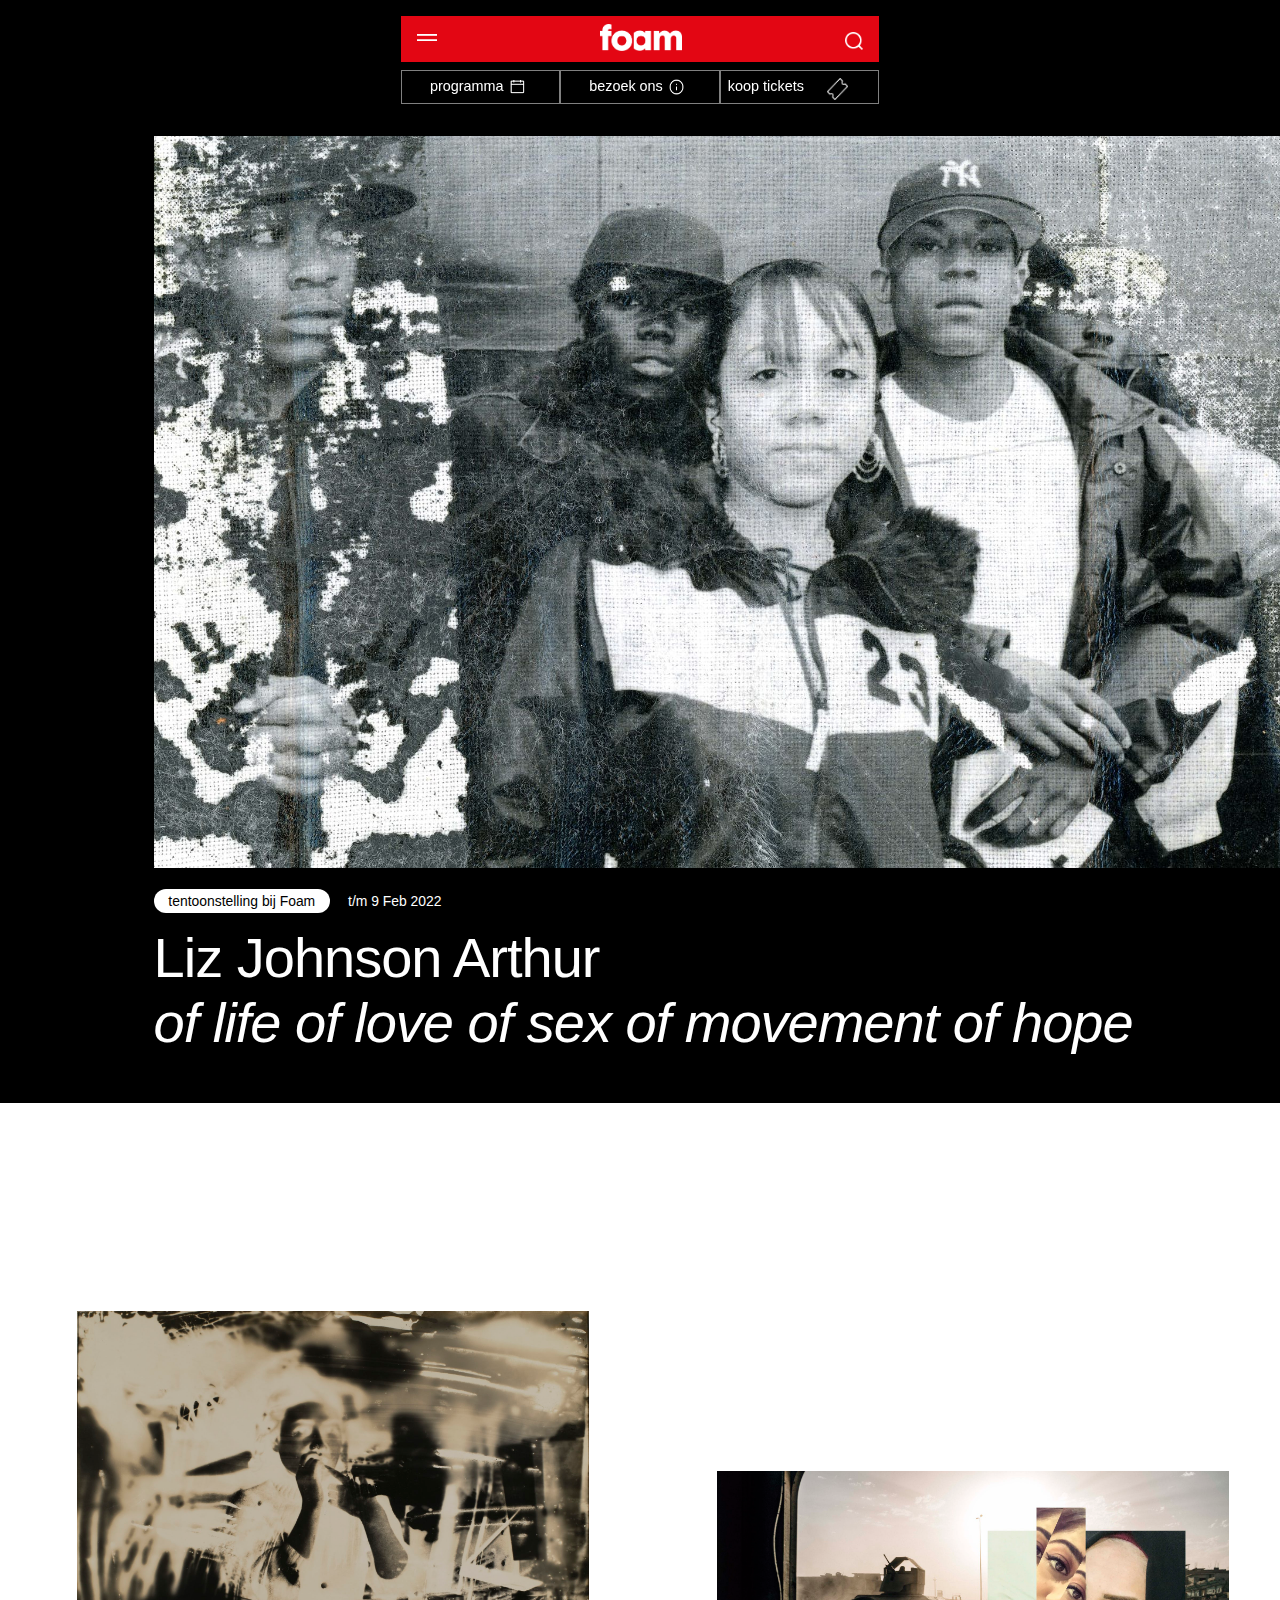
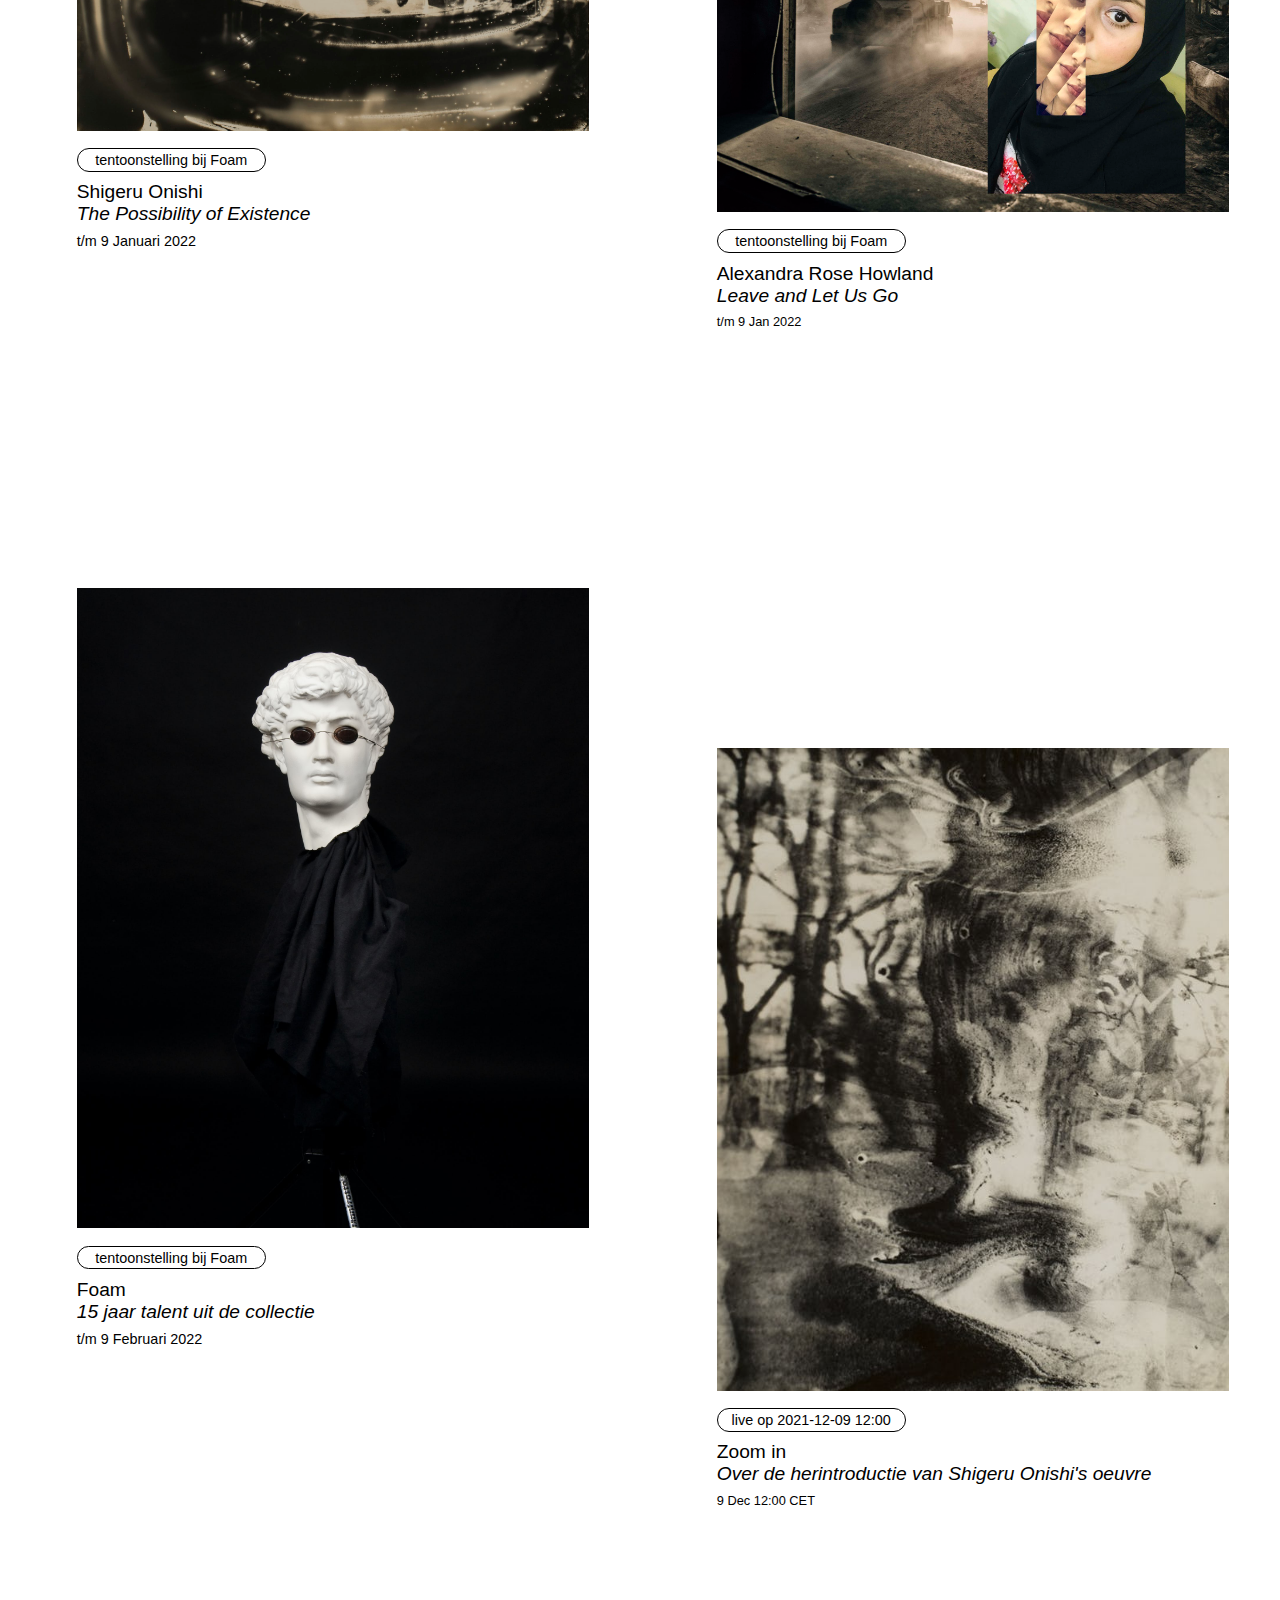
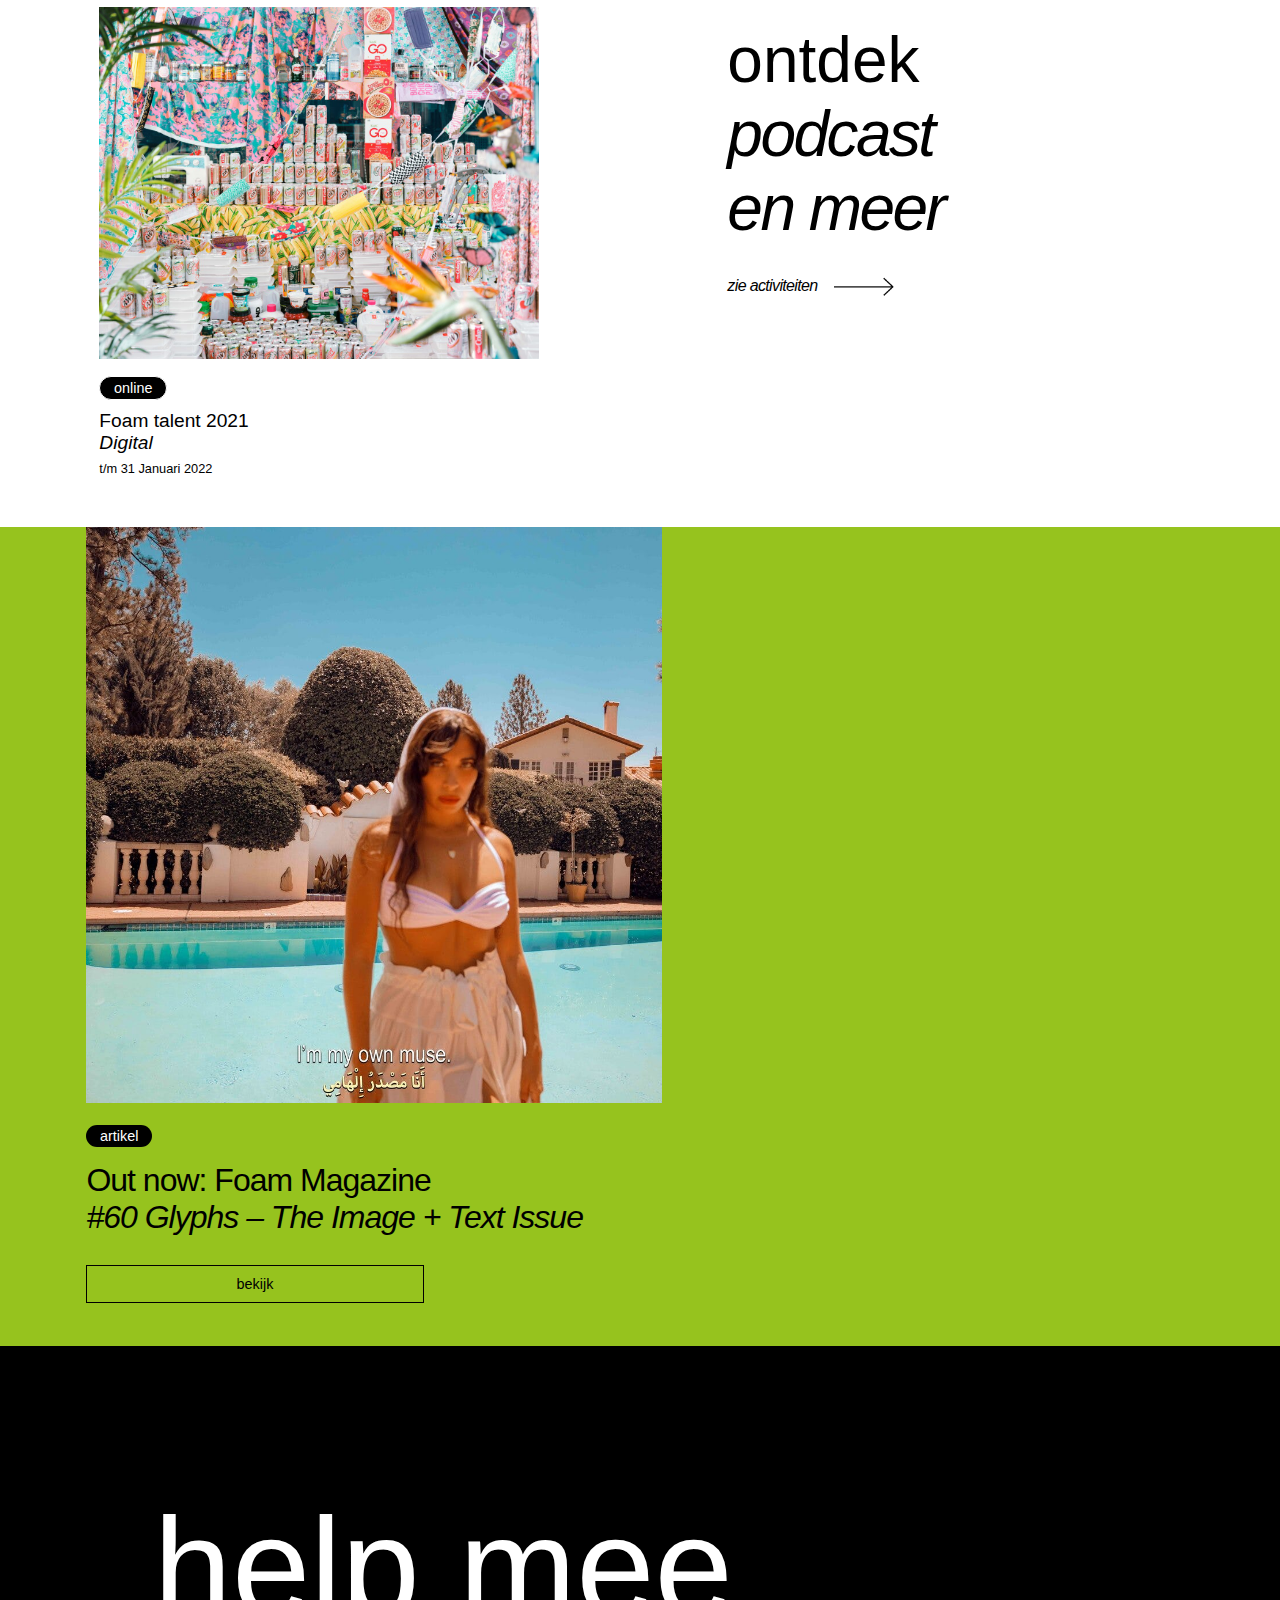
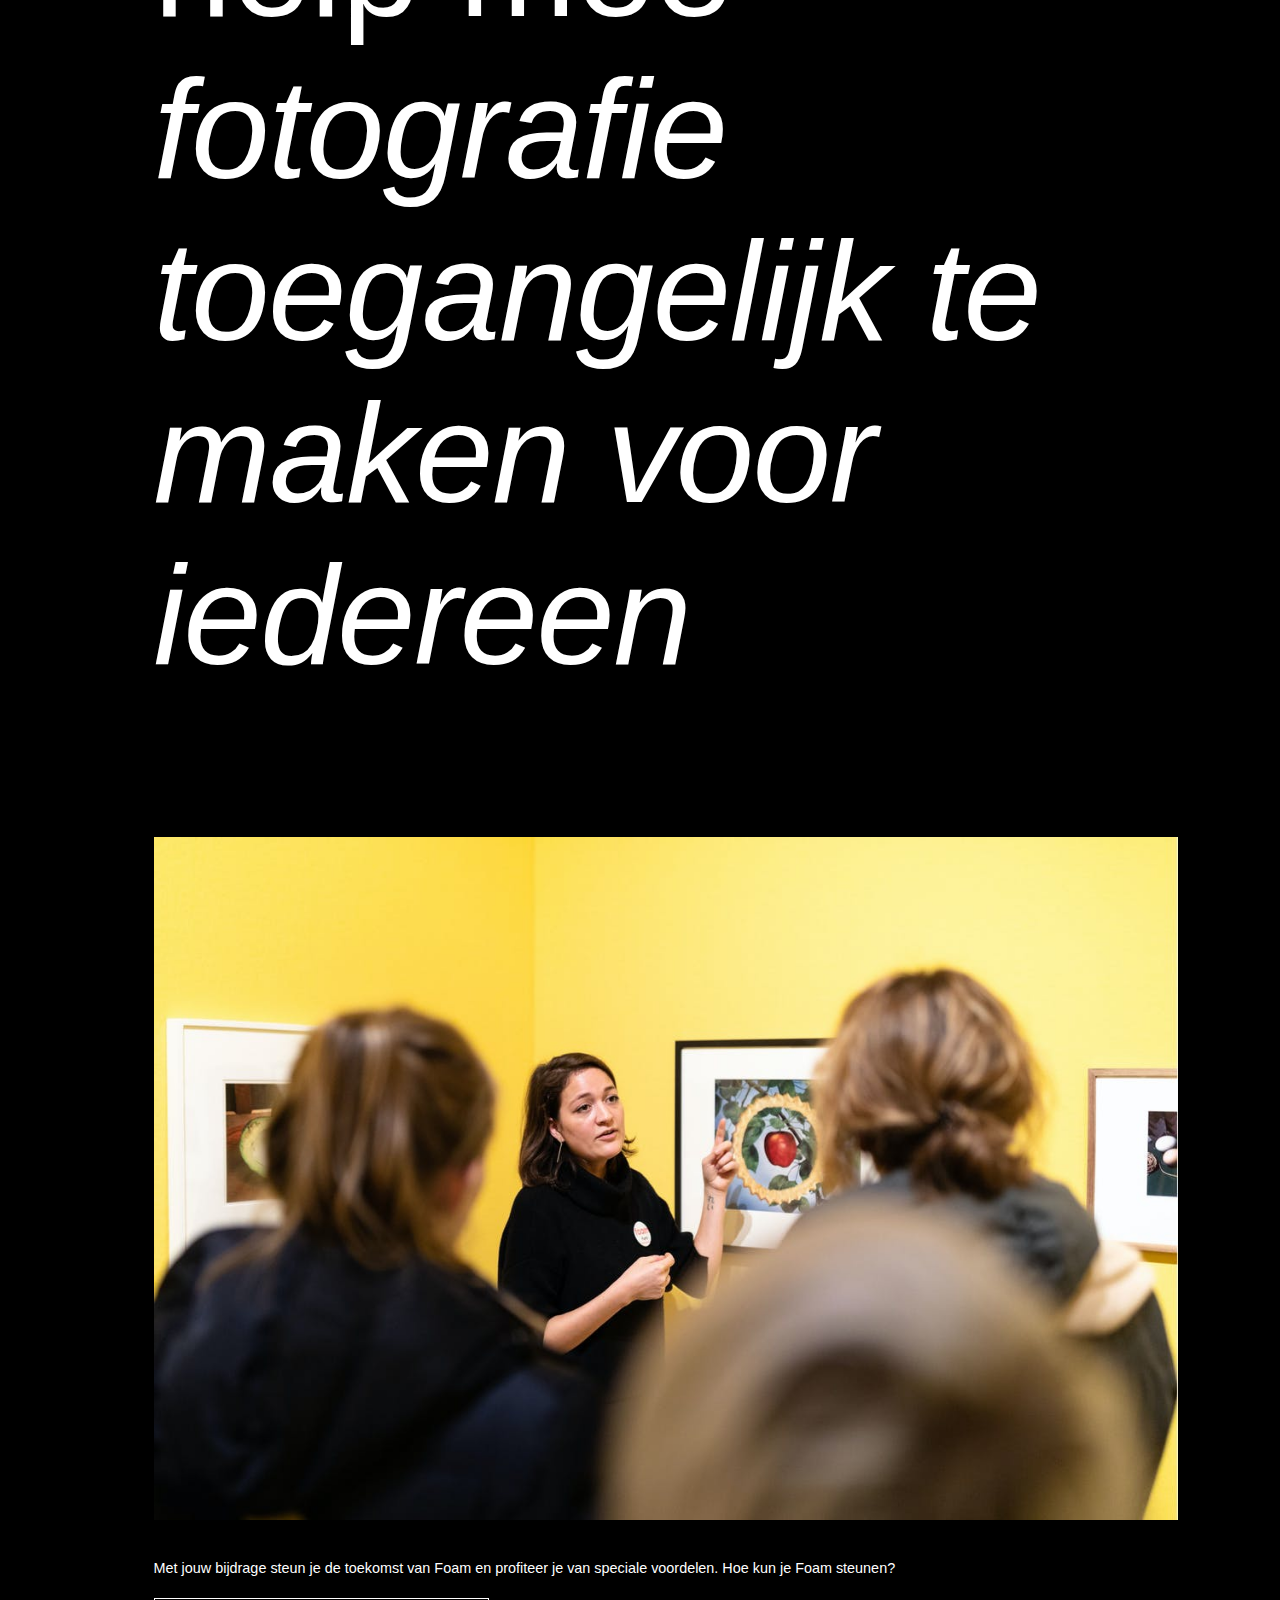
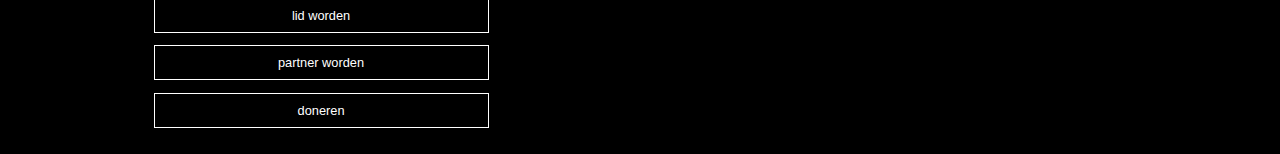
==== foam/index.html @ 84642378 "Add files via upload" ====
<!doctype html>
<html lang="nl">

<head>
    <meta charset="UTF-8">
    <meta name="author" content="jouw naam">
    <meta name="viewport" content="width=device-width, initial-scale=1">

    <title>blok web</title>

    <link href="styles/style.css" rel="stylesheet">
    <link rel="icon" type="image/svg+xml" href="images/favicon.svg">
</head>

<body>
    <header>
        <nav>
            <ul>
                <li>
                    <a href="#"><img src="images/hamburger.png" alt="menu"></a>
                </li>
                <li>
                    <a href="#"><img src="images/logo.png" alt="logo"></a>
                </li>
                <li>
                    <a href="#"><img src="images/search.png" alt="search"></a>
                </li>
            </ul>
            <ul>
                <li>
                    <a href="#"> open vandaag 10:00-17:00</a>
                </li>
                <li>
                    <a href="#">programma<img src="images/planner.png" alt="programma icon"></a>
                </li>
                <li>
                    <a href="#">plan je bezoek<img src="images/info.png" alt="info icon"></a>
                </li>
                <li>
                    <a href="#">koop tickets<img src="images/tickets.png" alt="tickets icon"></a>
                </li>
                <li>
                    <a href="#">explore</a>
                </li>
                <li>
                    <a href="#">magazine</a>
                </li>
                <li>
                    <a href="#">shop</a>
                </li>
                <li> <a href="#">steun ons</a></li>
                <li><a href="#"> over ons</a></li>
            </ul>
        </nav>
        <nav>
            <ul>
                <li>
                    <a href=#>programma <img src="images/programmaicon.png" alt="programma icon"></a>
                </li>
                <li>
                    <a href=#>bezoek ons <img src="images/info.png" alt="info icon"></a>
                </li>
                <li>
                    <a href=#>koop tickets <img src="images/tickets.png" alt="tickets icon"></a>
                </li>
            </ul>
        </nav>
    </header>
    <main>
        <aside>
            <p>nu te zien</p>
        </aside>
        <section>
            <a href="#">
                <h1>Liz Johnson Arthur</h1>
                <h2>of life of love of <span>sex of movement of hope</span></h2>
                <li>
                    <p>tentoonstelling bij Foam</p>
                    <p>t/m 9 Feb 2022<time datetime="9 02 2022"></time></p>
                </li>
                <img src="images/homepagina.jpeg" alt="tentoonstelling Liz Johnson foto">
                <h3 tabindex="0">bekijk meer</h3>
            </a>
        </section>
        <section>
            <article>
                <a href="#">
                    <h1>Shigeru Onishi</h1>
                    <h2>The Possibility of Existence</h2>
                    <p>tentoonstelling bij Foam</p>
                    <p>t/m 9 Januari 2022<time datetime="9 01 2022"></time></p>
                    <img src="images/foto2.jpeg" alt="Shigeru Onishi The Possibility of Existence foto">
                </a>
            </article>
            <article>
                <a href="#">
                    <h1>Alexandra Rose Howland</h1>
                    <h2>Leave and Let Us Go</h2>
                    <p>tentoonstelling bij Foam</p>
                    <p>t/m 9 Jan 2022<time datetime="9 01 2022"></time></p>
                    <img src="images/foto3.jpeg" alt="Alexandra Rose Howland Leave and Let Us Go">
                </a>
            </article>
        </section>
        <section>
            <article>
                <a href="#">
                    <h1>Foam</h1>
                    <h2>15 jaar talent uit de collectie</h2>
                    <p>tentoonstelling bij Foam</p>
                    <p>t/m 9 Februari 2022<time datetime="9 02 2022"></time></p>
                    <img src="images/foto4.jpeg" alt="15 jaar talent bij Foam foto">
                </a>
            </article>
            <article>
                <a href="#">
                    <h1>Zoom in</h1>
                    <h2>Over de herintroductie van Shigeru Onishi's oeuvre</h2>
                    <p>live op 2021-12-09 12:00</p>
                    <p>9 Dec 12:00 CET<time datetime="9-12-2021"></time></p>
                    <img src="images/live.png" alt="De herintroductie van Shigeru Onishi's oeuvre">
                </a>
            </article>
        </section>
        <section>
            <article>
                <h1>ontdek</h1>
                <p>podcast</p>
                <p>en meer</p>
                <a href="#">
                    <p>zie activiteiten</p><img src="images/ziemeer.png" alt="zie meer icon">
                </a>
            </article>
            <article>
                <a href="#">
                    <h1>Foam talent 2021</h1>
                    <h2>Digital</h2>
                    <p>online</p>
                    <p>t/m 31 Januari 2022<time datetime="31-1-2022"></time></p>
                    <img src="images/foamtalent.jpeg" alt="foam talant afbeelding">
                </a>
            </article>
            <article>
                <a href="#">
                    <p>bekijk het volledige programma </p><img src="images/ziemeer.png" alt="zie meer icon"></a>
            </article>
        </section>
        <section>
            <article>
                <a href="#">
                    <h1>Out now: Foam Magazine</h1>
                    <h2>#60 Glyphs – The Image + Text Issue</h2>
                    <img src="images/foamartikel.jpeg" alt="#60 Glyphs – The Image + Text Issue">
                    <p>artikel</p>
                    <p tabindex="0">bekijk</p>
                </a>
            </article>
        </section>
        <section>
            <article>
                <h1>help mee</h1>
                <p>fotografie toegangelijk te maken voor iedereen</p>
                <img src="images/section6.jpeg" alt="foam foto">
                <p>Met jouw bijdrage steun je de toekomst van Foam en profiteer je van speciale voordelen. Hoe kun je Foam steunen?</p>
                <a href="#">lid worden</a>
                <a href="#">partner worden</a>
                <a href="#">doneren</a>
            </article>
        </section>
    </main>
    <script src="scripts/script.js"></script>
</body>

</html>
---- foam/styles/style.css ----
html {
    width: 100%;
    margin-right: 0;
}

body {
    background-color: black;
    margin: 0;
    padding: 0;
    box-sizing: border-box;
}

p {
    margin: 0;
    padding: 0;
    font-family: Arial, Helvetica, sans-serif;
}

a {
    font-family: Arial, Helvetica, sans-serif;
    margin: 0;
    padding: 0;
}

header {
    position: sticky;
    top: 1em;
    width: 100%;
    z-index: 100;
}

ul {
    padding: 0;
    margin: 0;
}


/* eerste nav*/

nav:nth-of-type(1) {
    background-color: #E30613;
    margin: auto;
    margin-bottom: 0.1em;
    margin-top: 1em;
    height: 46px;
    width: 92%;
    max-width: 478px;
}

nav:nth-of-type(1) ul:nth-of-type(1) {
    list-style-type: none;
    display: flex;
    flex-direction: row;
    justify-content: space-between;
}

nav:nth-of-type(1) li:nth-of-type(2) img {
    margin: auto;
    max-width: 83px;
    margin-top: 0.5em;
    max-width: 83px;
}

nav:nth-of-type(1) li:nth-of-type(1) a img {
    margin: auto;
    width: 20px;
    margin-left: 1em;
    margin-top: 50%;
}

nav:nth-of-type(1) li:nth-of-type(3) a img {
    margin: auto;
    width: 18px;
    margin-right: 1em;
    margin-top: 1em;
}


/*  de hamburger menu */

nav:nth-of-type(1) ul:nth-of-type(2) {
    opacity: 0;
    position: fixed;
    transition: all .3s ease-in;
    display: flex;
    flex-direction: column;
    list-style: none;
    background-color: #E30613;
    z-index: 100;
    width: 92%;
    max-width: 478px;
    height: 565px;
}

nav:nth-of-type(1) ul:nth-of-type(2).visible {
    opacity: 1;
}

nav:nth-of-type(1) ul:nth-of-type(2) li {
    margin-top: 0.5em;
}

nav:nth-of-type(1) ul:nth-of-type(2) li:nth-of-type(4) {
    margin-bottom: 3em;
}

nav:nth-of-type(1) ul:nth-of-type(2) li:nth-of-type(6) {
    margin-bottom: 3em;
}

nav:nth-of-type(1) ul:nth-of-type(2) a {
    font-family: Arial, Helvetica, sans-serif;
    color: white;
    text-decoration: none;
    margin-left: 1em;
    font-size: 30px;
}

nav:nth-of-type(1) ul:nth-of-type(2) li:nth-of-type(1) a {
    font-size: 0.9em;
    font-weight: lighter;
    border: solid 1px white;
    border-radius: 2em;
    padding: 0.5em;
    width: 202px;
    text-align: center;
}

nav:nth-of-type(1) ul:nth-of-type(2) li:nth-of-type(1) {
    display: flex;
    justify-content: center;
    margin-top: 1em;
    margin-bottom: 2em;
}

nav:nth-of-type(1) ul:nth-of-type(2) a img {
    margin: 0;
    margin-left: 0.5em;
    width: 0.6em;
}


/* tweede nav */

nav:nth-of-type(2) {
    background-color: black;
    margin: auto;
    margin-top: 0.5em;
    width: 92%;
    max-width: 478px;
    flex-shrink: 0;
}

nav:nth-of-type(2) ul {
    list-style-type: none;
    display: flex;
    flex-direction: row;
    justify-content: center;
}

nav:nth-of-type(2) li {
    border: groove 0.05em grey;
    display: flex;
    justify-content: center;
    flex-basis: 345px;
    height: 2em;
}

nav:nth-of-type(2) li:hover {
    border: groove 0.05em #ffffff;
}

nav:nth-of-type(2) li a {
    font-size: 0.9em;
    color: white;
    text-decoration: none;
    display: inline-flex;
    padding: 0.5em;
}

nav:nth-of-type(2) li a img {
    margin-left: 1em;
    margin: auto;
    width: 15%;
}


/* "nu te zien" */

aside {
    max-width: 10%;
    display: flex;
    position: fixed;
    justify-content: left;
    writing-mode: vertical-lr;
    transform: rotate(180deg);
    margin-left: 2%
}

aside p {
    font-size: 1.5em;
}

main {
    margin-top: 2em;
}


/* eerste content*/

section:nth-of-type(1) a {
    background-color: black;
    color: black;
    box-sizing: border-box;
    margin: auto;
    margin-left: 12%;
    margin-right: 0;
    margin-bottom: 3em;
    display: flex;
    flex-direction: column;
    text-decoration: none;
}

section:nth-of-type(1) a h1 {
    color: white;
    flex: 1;
    order: 3;
    font-family: Arial, Helvetica, sans-serif;
    font-weight: 50;
    font-size: 10vw;
    margin: 0;
    margin-top: 0.2em;
    letter-spacing: -1px;
}

section:nth-of-type(1) a h2 {
    color: white;
    order: 4;
    font-family: Arial, Helvetica, sans-serif;
    font-style: italic;
    font-weight: 50;
    font-size: 10vw;
    letter-spacing: -1px;
    margin: 0;
}

section:nth-of-type(1) a img {
    width: 100%;
    max-width: 1200px;
    order: 1;
}

section:nth-of-type(1) a h3 {
    order: 5;
    color: white;
    border: solid 1px white;
    text-align: center;
    font-size: 0.9em;
    font-weight: 50;
    width: 90%;
    max-width: 315px;
    padding: 0.7em;
    margin-top: 2em;
}

section:nth-of-type(1) a li {
    display: flex;
    flex-direction: row;
    order: 2;
}

section:nth-of-type(1) li>p:nth-of-type(1) {
    margin: 0;
    margin-top: 1.5em;
    padding: 0.3em;
    width: 168px;
    background-color: white;
    color: black;
    border-radius: 2em;
    text-align: center;
    font-size: 0.87em;
}

section:nth-of-type(1) li>p:nth-of-type(2) {
    margin: 0;
    color: white;
    margin-top: 1.5em;
    margin-left: 1em;
    padding: 0.3em;
    width: 96px;
    border: none;
    font-size: 0.87em;
}


/* tweede content en derde content */

section:nth-of-type(2) article:nth-of-type(1),
section:nth-of-type(2) article:nth-of-type(2),
section:nth-of-type(3) article:nth-of-type(1),
section:nth-of-type(3) article:nth-of-type(2) {
    width: 100%;
    background-color: white;
    box-sizing: border-box;
    margin: auto;
    margin: 0;
}

section:nth-of-type(2) article:nth-of-type(1) a,
section:nth-of-type(2) article:nth-of-type(2) a,
section:nth-of-type(3) article:nth-of-type(1) a,
section:nth-of-type(3) article:nth-of-type(2) a {
    color: black;
    text-decoration: none;
    width: fit-content;
    display: flex;
    flex-direction: column;
    text-decoration: none;
}

section:nth-of-type(2) article:nth-of-type(1) a h1,
section:nth-of-type(2) article:nth-of-type(2) a h1,
section:nth-of-type(3) article:nth-of-type(1) a h1,
section:nth-of-type(3) article:nth-of-type(2) a h1 {
    font-family: Arial, Helvetica, sans-serif;
    font-size: 1.2em;
    font-weight: unset;
    flex: 1;
    order: 3;
    padding: 0;
    margin: 0;
    margin-top: 0.5em;
    margin-left: 12%;
}

section:nth-of-type(2) article:nth-of-type(1) a h2,
section:nth-of-type(2) article:nth-of-type(2) a h2,
section:nth-of-type(3) article:nth-of-type(1) a h2,
section:nth-of-type(3) article:nth-of-type(2) a h2 {
    font-family: Arial, Helvetica, sans-serif;
    font-size: 1.2em;
    font-style: italic;
    font-weight: unset;
    order: 4;
    margin: 0;
    margin-left: 12%;
    margin-bottom: 0.4em;
}

section:nth-of-type(2) article:nth-of-type(1) a p:first-of-type,
section:nth-of-type(2) article:nth-of-type(2) a p:first-of-type,
section:nth-of-type(3) article:nth-of-type(1) a p:first-of-type,
section:nth-of-type(3) article:nth-of-type(2) a p:first-of-type {
    background-color: white;
    border: solid 1px;
    border-radius: 2em;
    order: 2;
    width: 181px;
    margin: 0;
    margin-left: 12%;
    margin-top: 1.2em;
    padding: 0.2em;
    text-align: center;
    padding: 0.2em;
    font-size: 0.9em;
}

section:nth-of-type(2) article:nth-of-type(1) a img:nth-of-type(1),
section:nth-of-type(2) article:nth-of-type(2) a img:nth-of-type(1),
section:nth-of-type(3) article:nth-of-type(1) a img:nth-of-type(1),
section:nth-of-type(3) article:nth-of-type(2) a img:nth-of-type(1) {
    order: 1;
    margin-left: 12%;
    margin-right: 1.5em;
    margin-top: 3em;
    width: 80%;
    transition: transform .2s;
}

section:nth-of-type(2) article:nth-of-type(1) a p:nth-of-type(2),
section:nth-of-type(2) article:nth-of-type(2) a p:nth-of-type(2),
section:nth-of-type(3) article:nth-of-type(1) a p:nth-of-type(2),
section:nth-of-type(3) article:nth-of-type(2) a p:nth-of-type(2) {
    font-size: 0.8em;
    order: 4;
    padding: 0;
    margin: 0;
    margin-left: 12%;
    margin-bottom: 4em;
}


/* vierde section eerste content*/

section:nth-of-type(4) {
    background-color: white;
    width: 100%;
    display: flex;
    flex-direction: column;
}

section:nth-of-type(4) article:nth-of-type(1) h1 {
    font-family: Arial, Helvetica, sans-serif;
    margin-top: 1em;
    color: black;
    margin: 0;
    margin-left: 12%;
    margin-top: 1em;
    font-size: 11vw;
    font-weight: unset;
}

section:nth-of-type(4) article:nth-of-type(1) p {
    margin: 0;
    margin-left: 12%;
    font-size: 11vw;
    font-style: italic;
    letter-spacing: -0.04em;
}

section:nth-of-type(4) article:nth-of-type(1) a {
    color: black;
    margin: 0;
    margin-top: 2em;
    text-decoration: none;
    display: flex;
    flex-direction: row;
}

section:nth-of-type(4) article:nth-of-type(1) a p {
    margin-left: 12%;
    font-size: 1em;
    margin-bottom: 2em;
}

section:nth-of-type(4) article:nth-of-type(1) img {
    margin-left: 1em;
    width: 11%;
    max-width: 60px;
    margin-bottom: 2em;
}


/* vierde section tweede content */

section:nth-of-type(4) article:nth-of-type(2) {
    width: 100%;
    background-color: white;
    box-sizing: border-box;
    margin: auto;
    margin: 0;
}

section:nth-of-type(4) article:nth-of-type(2) a {
    color: black;
    text-decoration: none;
    width: fit-content;
    display: flex;
    flex-direction: column;
    text-decoration: none;
}

section:nth-of-type(4) article:nth-of-type(2) a h1 {
    font-family: Arial, Helvetica, sans-serif;
    font-size: 1.2em;
    font-weight: unset;
    flex: 1;
    order: 3;
    padding: 0;
    margin: 0;
    margin-top: 0.5em;
    margin-left: 12%;
}

section:nth-of-type(4) article:nth-of-type(2) a h2 {
    font-family: Arial, Helvetica, sans-serif;
    font-size: 1.2em;
    font-style: italic;
    font-weight: unset;
    order: 4;
    margin: 0;
    margin-left: 12%;
    margin-bottom: 0.4em;
}

section:nth-of-type(4) article:nth-of-type(2) a p:first-of-type {
    background-color: black;
    color: white;
    border: solid 1px;
    border-radius: 2em;
    width: 60px;
    order: 2;
    margin: 0;
    margin-left: 12%;
    margin-top: 1.2em;
    padding: 0.2em;
    text-align: center;
    padding: 0.2em;
    font-size: 0.9em;
    font-weight: unset;
}

section:nth-of-type(4) article:nth-of-type(2) img {
    order: 1;
    margin-left: 12%;
    margin-right: 1.5em;
    margin-top: 3em;
    width: 80%;
    transition: transform .2s;
}

section:nth-of-type(4) article:nth-of-type(2) a p:nth-of-type(2) {
    font-size: 0.8em;
    order: 4;
    padding: 0;
    margin: 0;
    margin-left: 12%;
    margin-bottom: 4em;
}


/* vierde section derde content */

section:nth-of-type(4) article:nth-of-type(3) a {
    display: flex;
    flex-direction: row;
    color: black;
    text-decoration: none;
    margin-left: 12%;
}

section:nth-of-type(4) article:nth-of-type(3) a p {
    font-size: 1em;
    margin-bottom: 3em;
}

section:nth-of-type(4) article:nth-of-type(3) img {
    flex-shrink: 0;
    margin-left: 1%;
    width: 11%;
    max-width: 60px;
    margin-bottom: 3em;
}


/* vijfde section eerste content */

section:nth-of-type(5) {
    background-color: #96C31E;
    width: 100%;
    margin: 0;
    display: flex;
    flex-direction: column;
}

section:nth-of-type(5) article:nth-of-type(1) a {
    display: flex;
    flex-direction: column;
    text-decoration: none;
    color: black;
    font-family: Arial, Helvetica, sans-serif;
}

section:nth-of-type(5) article:nth-of-type(1) a h1 {
    flex: 1;
    order: 3;
    margin: 0;
    margin-left: 12%;
    margin-top: 0.02em;
    font-family: Arial, Helvetica, sans-serif;
    font-weight: 50;
    font-size: 10vw;
    letter-spacing: -1px;
}

section:nth-of-type(5) article:nth-of-type(1) a h2 {
    order: 4;
    margin: 0;
    margin-left: 12%;
    font-style: italic;
    font-weight: 50;
    font-size: 10vw;
    letter-spacing: -1px;
}

section:nth-of-type(5) article:nth-of-type(1) a img {
    width: 80%;
    margin-left: 12%;
    order: 1;
}

section:nth-of-type(5) article:nth-of-type(1) a p:nth-of-type(1) {
    background-color: black;
    color: white;
    border-radius: 2em;
    width: 60px;
    order: 2;
    margin-top: 1.5em;
    margin-left: 12%;
    margin-bottom: 1em;
    padding: 0.2em;
    text-align: center;
    padding: 0.2em;
    font-size: 0.9em;
    font-weight: unset;
}

section:nth-of-type(5) article:nth-of-type(1) a p:nth-of-type(2) {
    order: 5;
    color: black;
    border: solid 1px black;
    text-align: center;
    font-size: 0.9em;
    font-weight: 50;
    max-width: 315px;
    padding: 0.7em;
    margin: 0;
    margin-top: 2em;
    margin-left: 12%;
    margin-bottom: 3em;
    margin-right: 2em;
}


/* 6e section eerste content */

section:nth-of-type(6) {
    margin: 0;
    display: flex;
    flex-direction: column;
}

section:nth-of-type(6) article {
    margin: 0;
    display: flex;
    flex-direction: column;
}

section:nth-of-type(6) article:nth-of-type(1) {
    background-color: black;
}

section:nth-of-type(6) article:nth-of-type(1) h1 {
    font-family: Arial, Helvetica, sans-serif;
    margin-top: 1em;
    color: white;
    margin: 0;
    margin-left: 12%;
    margin-top: 1em;
    font-size: 11vw;
    font-weight: unset;
}

section:nth-of-type(6) article:nth-of-type(1) p:nth-of-type(1) {
    color: white;
    margin: 0;
    margin-left: 12%;
    font-size: 11vw;
    font-style: italic;
    letter-spacing: -0.01em;
    margin-bottom: 1em;
}

section:nth-of-type(6) article:nth-of-type(1) img {
    width: 80%;
    margin-left: 12%;
    margin-bottom: 2.5em;
}

section:nth-of-type(6) article:nth-of-type(1) p:nth-of-type(2) {
    color: white;
    font-family: Arial, Helvetica, sans-serif;
    font-weight: unset;
    font-size: 0.9em;
    margin-bottom: 1.5em;
    margin-left: 12%;
    margin-right: 2em;
}

section:nth-of-type(6) article:nth-of-type(1) a {
    color: white;
    text-decoration: none;
    font-weight: unset;
    font-size: 0.8em;
    border: solid 1px white;
    text-align: center;
    max-width: 315px;
    padding: 0.7em;
    margin-bottom: 1em;
    margin-left: 12%;
    margin-right: 2em;
}

section:nth-of-type(6) article:nth-of-type(1) a:nth-of-type(3) {
    margin-bottom: 2em;
}


/* de desktop code */


/* eerste content groot scherm*/

@media (min-width:55em) {
    section:nth-of-type(1) a h1 {
        font-size: 3.5em;
    }
    section:nth-of-type(1) a h2 {
        font-size: 3.5em;
    }
    h2>span::before {
        content: "";
        white-space: pre;
    }
    section:nth-of-type(1) a h3 {
        display: none;
    }
    section:nth-of-type(1) a {
        cursor: url("/images/pointer.png"), pointer;
    }
}


/* tweede & derde content groot scherm*/

@media (min-width:55em) {
    section:nth-of-type(2),
    section:nth-of-type(3) {
        display: flex;
        flex-direction: row;
    }
    section:nth-of-type(2) article:nth-of-type(1) img,
    section:nth-of-type(3) article:nth-of-type(1) img {
        width: 85%;
    }
    article>a>img:hover {
        transform: scale(1.01);
    }
    section:nth-of-type(2) article:nth-of-type(1) a,
    section:nth-of-type(3) article:nth-of-type(1) a {
        margin-top: 10em;
    }
    section:nth-of-type(2) article:nth-of-type(2) img,
    section:nth-of-type(3) article:nth-of-type(2) img {
        width: 70%;
    }
    section:nth-of-type(2) article:nth-of-type(2) a,
    section:nth-of-type(3) article:nth-of-type(2) a {
        margin-top: 20em;
    }
    section>article>a:hover {
        color: red;
    }
    section:nth-of-type(2) article:nth-of-type(1) a p:nth-of-type(2),
    section:nth-of-type(3) article:nth-of-type(1) a p:nth-of-type(2) {
        font-size: 0.9em;
    }
    /* vierde section */
    section:nth-of-type(4) article:nth-of-type(1) p {
        font-size: 4em;
    }
    section:nth-of-type(4) article:nth-of-type(1) h1 {
        font-size: 4em;
    }
    section:nth-of-type(4) {
        display: flex;
        flex-direction: row;
    }
    section:nth-of-type(4) article:nth-of-type(2) img {
        width: 70%;
        max-width: 70em;
    }
    section:nth-of-type(4) article:nth-of-type(1) {
        margin: 0;
        flex: 1;
        order: 2;
    }
    section:nth-of-type(4) article:nth-of-type(2) {
        flex: 1;
        order: 1;
        margin-left: 1.5em
    }
}


/* vierde section */

@media (min-width:55em) {
    section:nth-of-type(4) article:nth-of-type(3) {
        display: none;
    }
}


/* vijfde secction */

@media (min-width:55em) {
    section:nth-of-type(5) article:nth-of-type(1) {
        display: flex;
        flex-direction: row;
    }
    section:nth-of-type(5) article:nth-of-type(1) a img {
        max-width: 45em;
    }
    section:nth-of-type(5) article:nth-of-type(1) a h1 {
        font-size: 2em;
    }
    section:nth-of-type(5) article:nth-of-type(1) a h2 {
        font-size: 2em;
    }
}


/* 6e section */

@media (min-width:55em) {
    section:nth-of-type(6) {
        display: flex;
        flex-direction: row;
    }
}
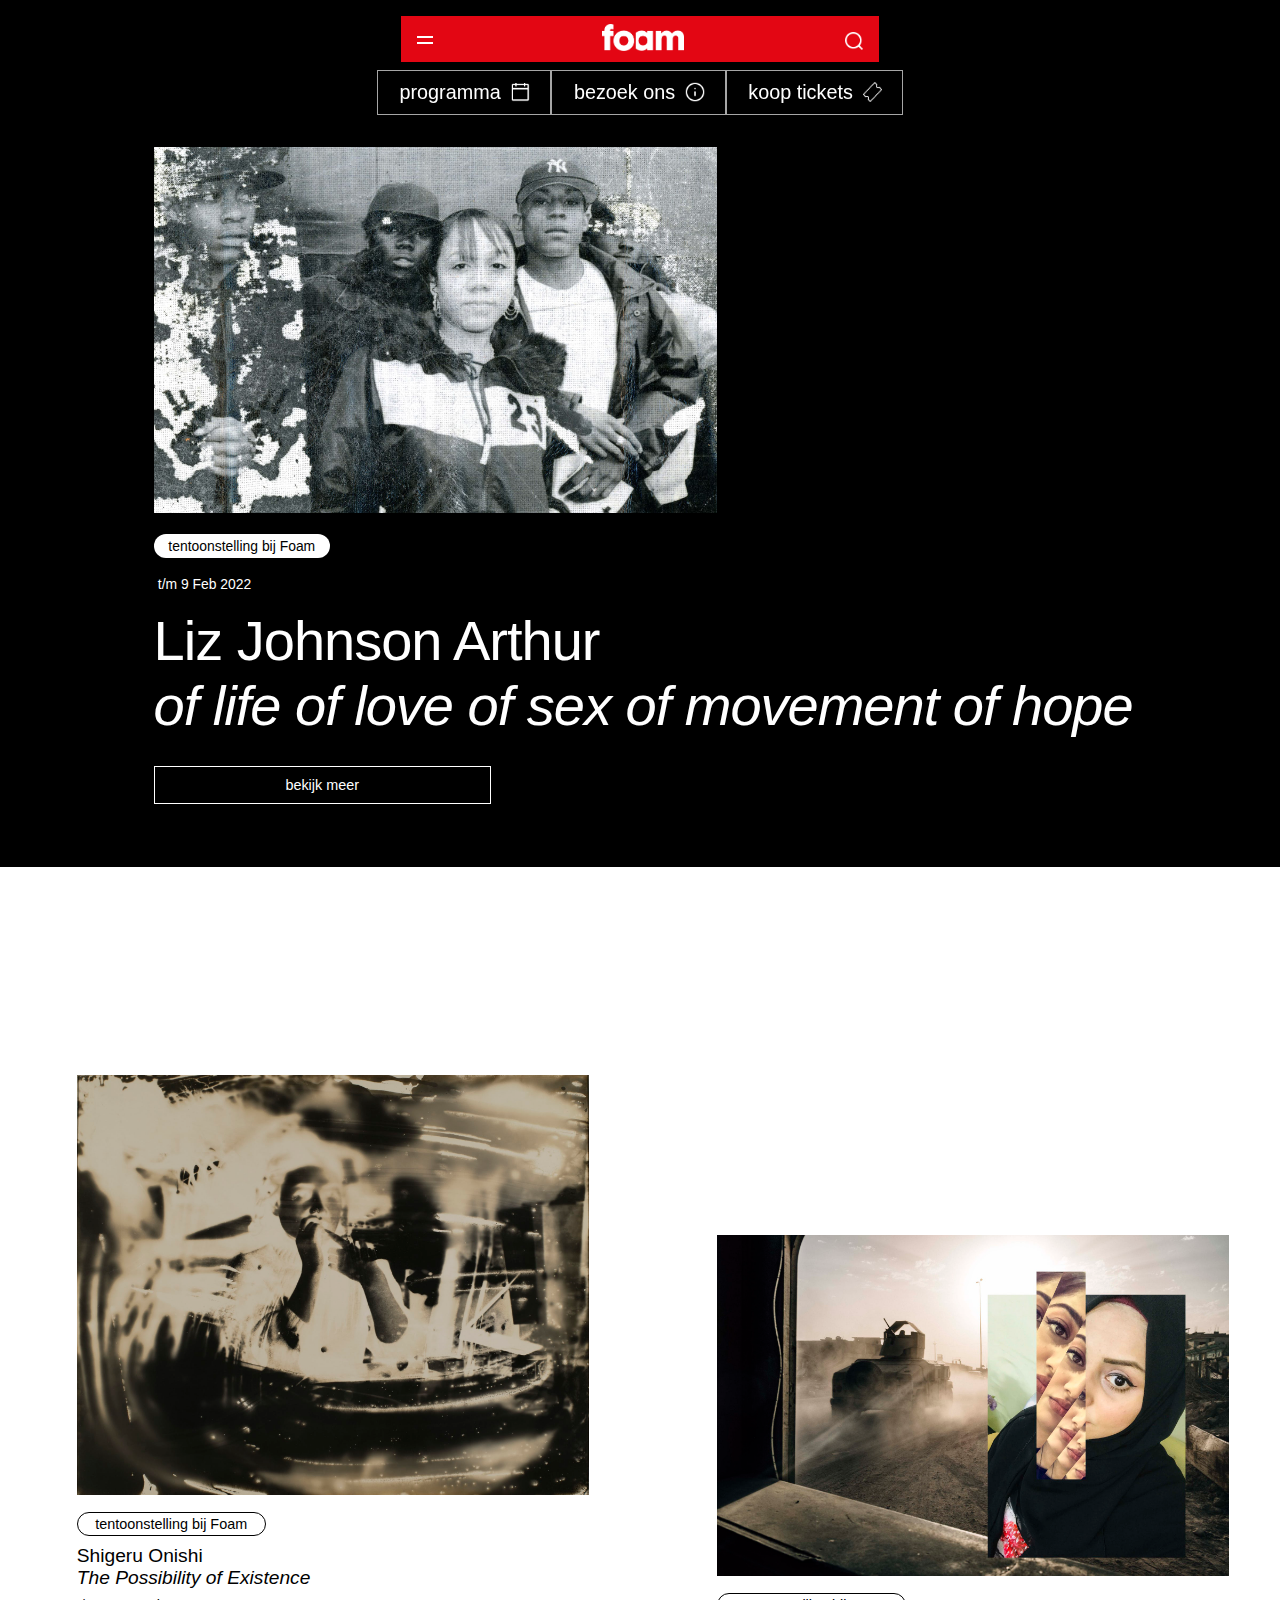
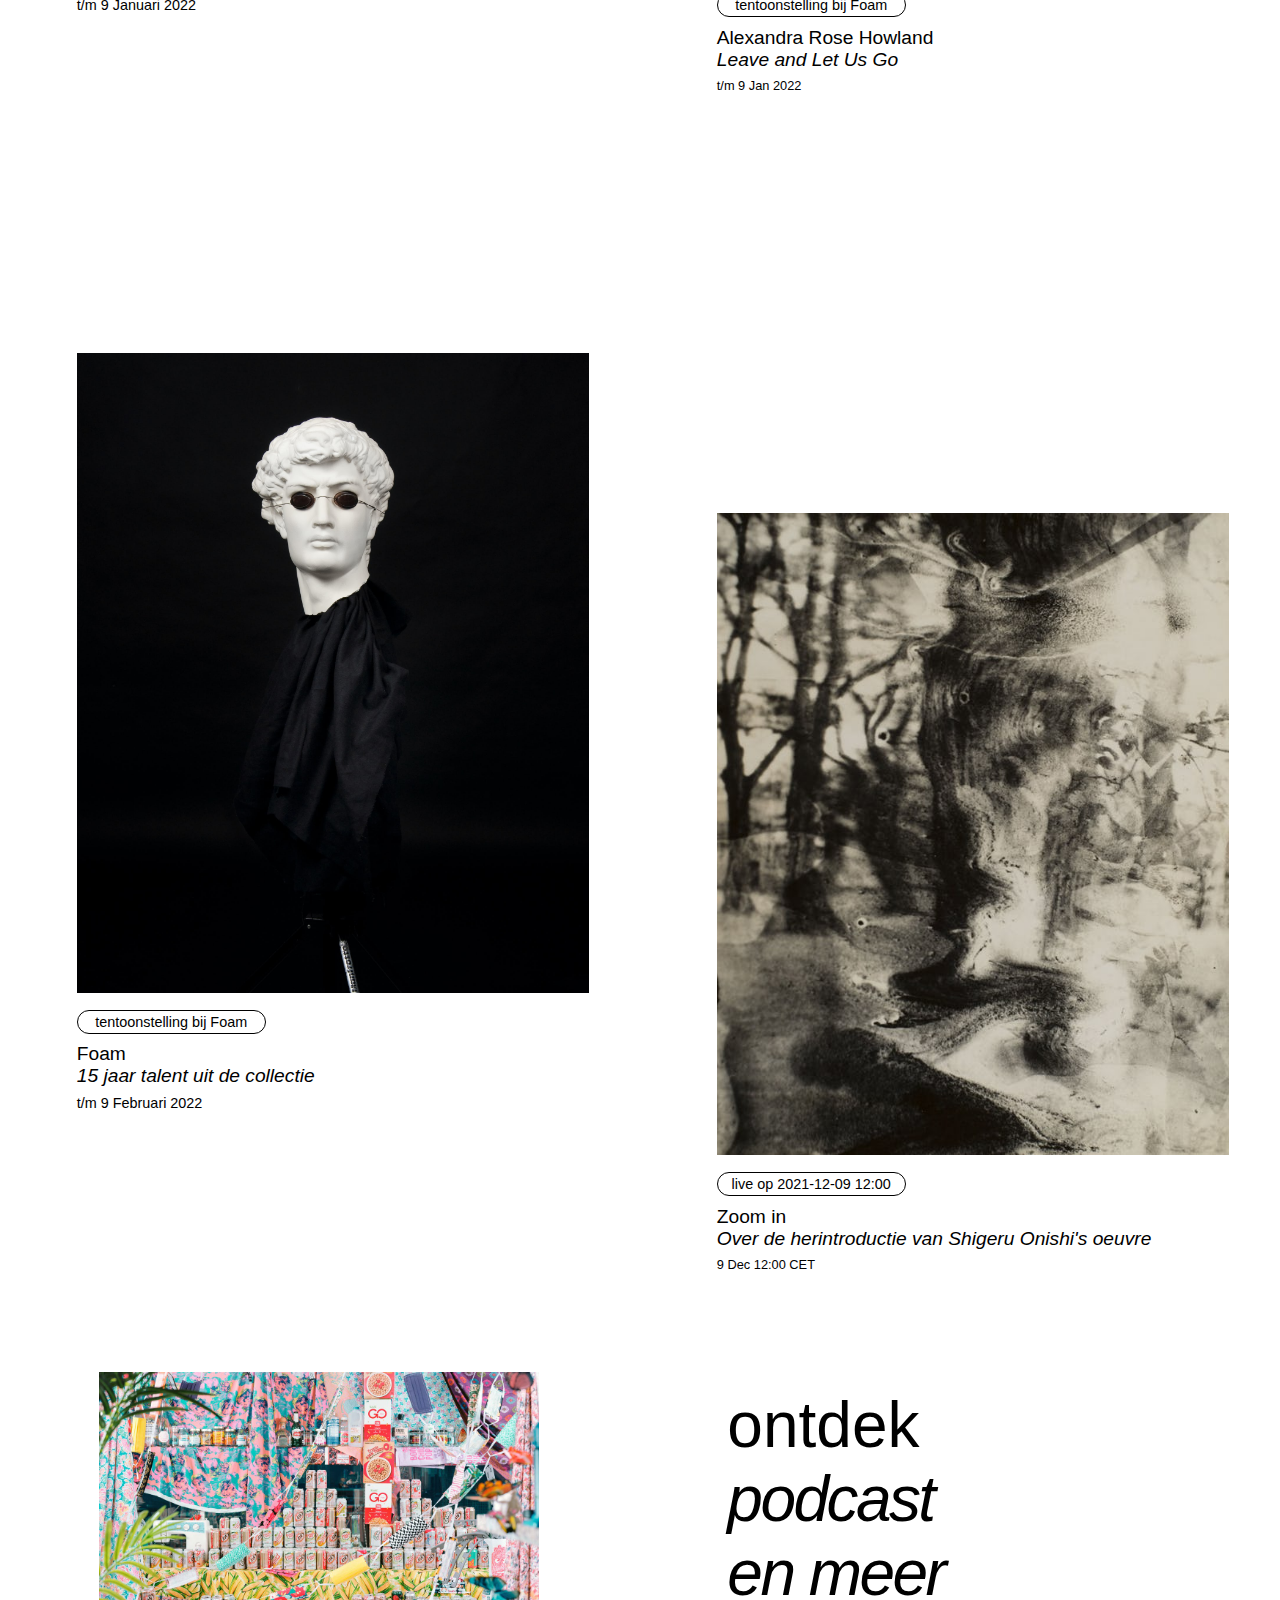
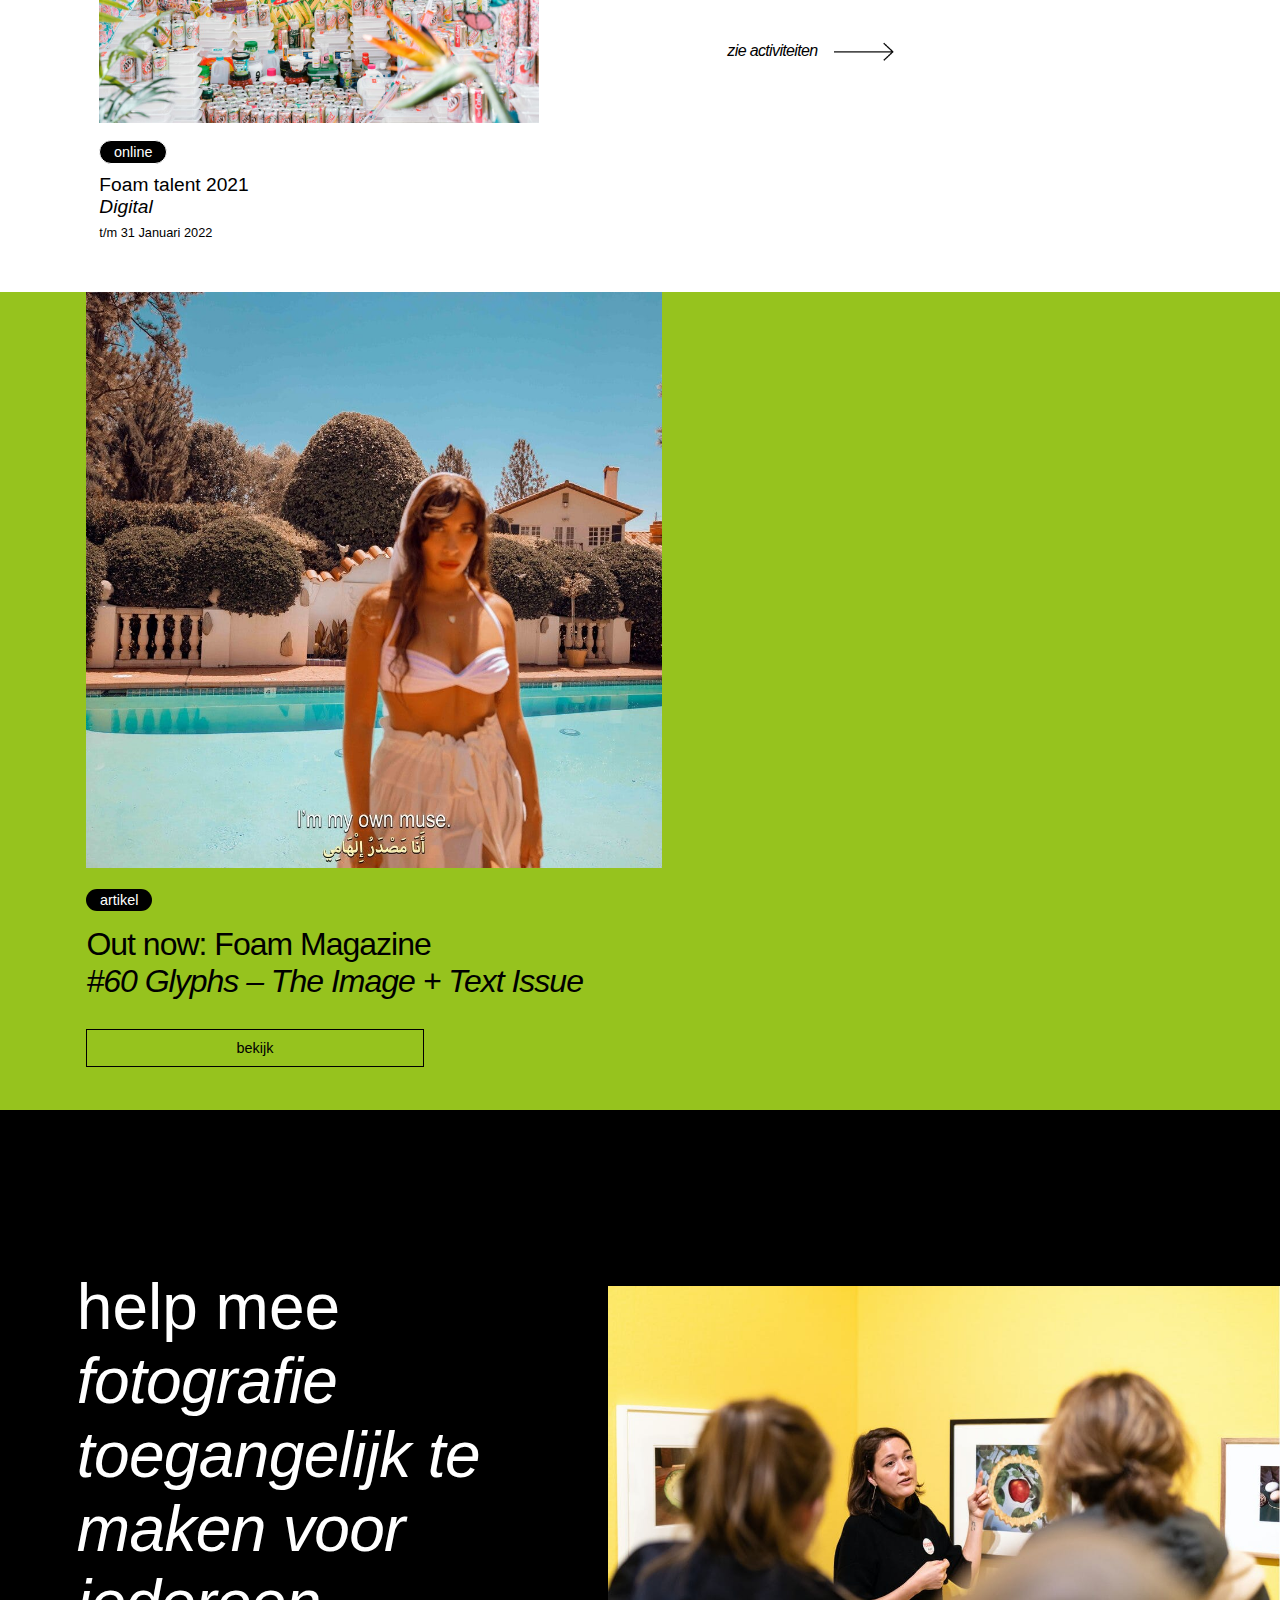
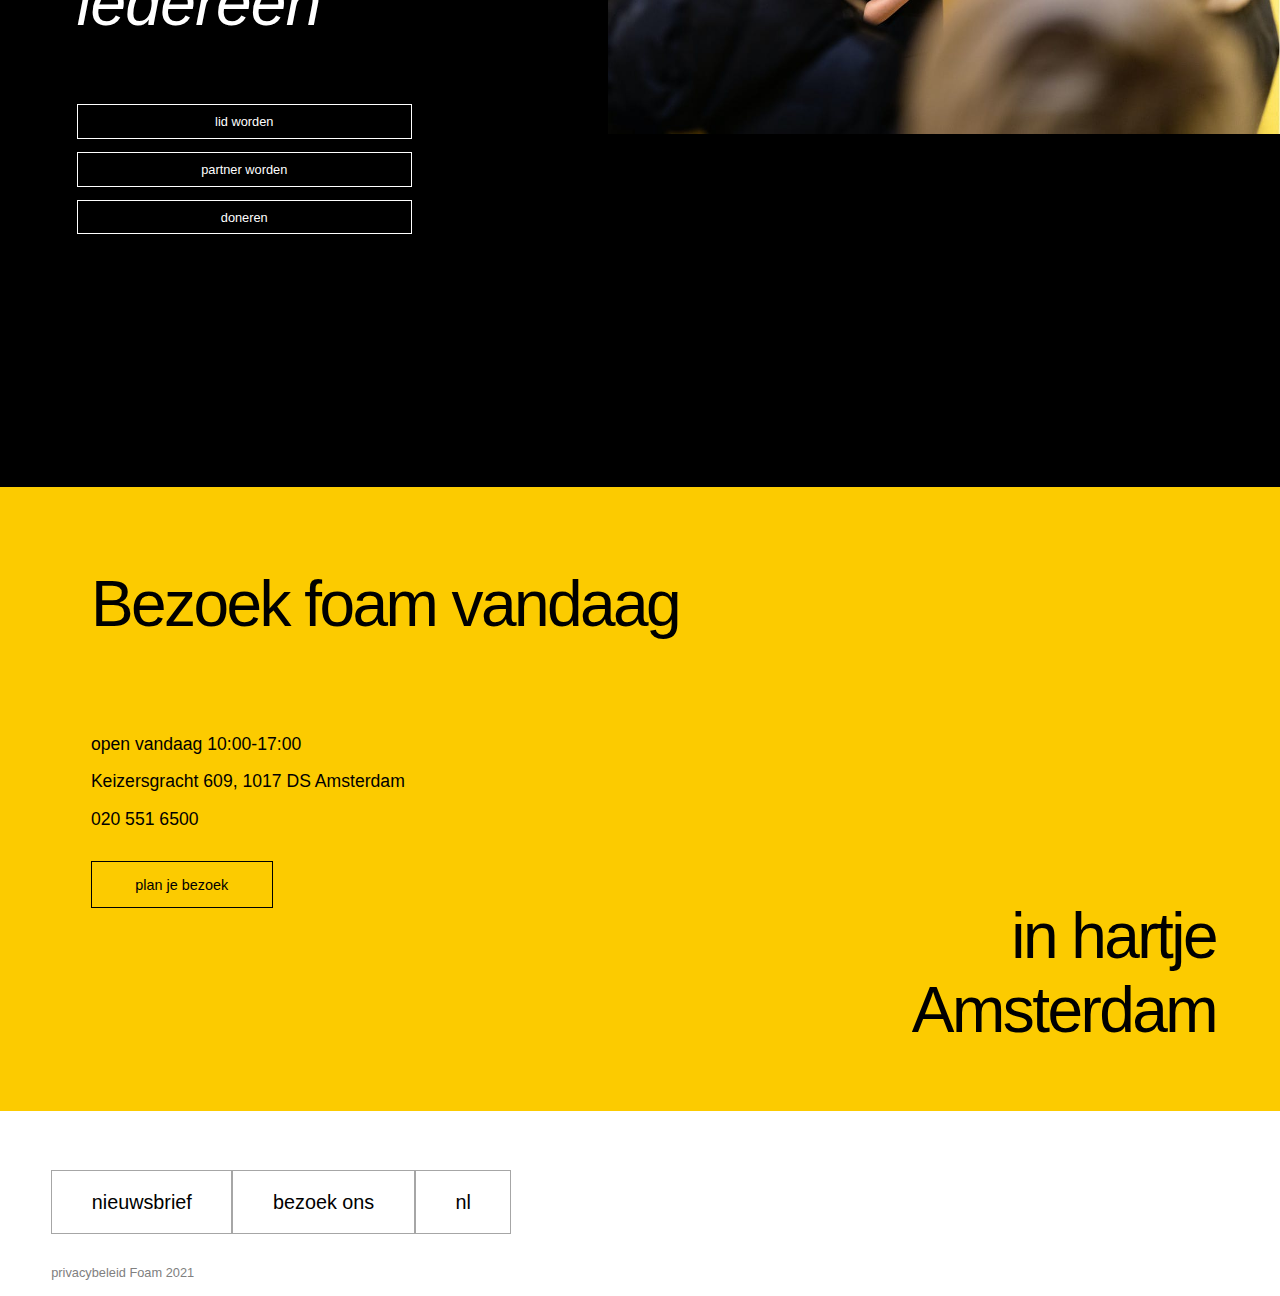
==== commit 0391dad4: "Add files via upload" ====
--- a/foam/index.html
+++ b/foam/index.html
@@ -6,7 +6,7 @@
     <meta name="author" content="jouw naam">
     <meta name="viewport" content="width=device-width, initial-scale=1">
 
-    <title>blok web</title>
+    <title>Foam blok web</title>
 
     <link href="styles/style.css" rel="stylesheet">
     <link rel="icon" type="image/svg+xml" href="images/favicon.svg">
@@ -17,10 +17,10 @@
         <nav>
             <ul>
                 <li>
-                    <a href="#"><img src="images/hamburger.png" alt="menu"></a>
+                    <button>menu</button>
                 </li>
                 <li>
-                    <a href="#"><img src="images/logo.png" alt="logo"></a>
+                    <a href="#"><img src="images/logo.png" alt="home"></a>
                 </li>
                 <li>
                     <a href="#"><img src="images/search.png" alt="search"></a>
@@ -28,7 +28,7 @@
             </ul>
             <ul>
                 <li>
-                    <a href="#"> open vandaag 10:00-17:00</a>
+                    <p> open vandaag 10:00-17:00</p>
                 </li>
                 <li>
                     <a href="#">programma<img src="images/planner.png" alt="programma icon"></a>
@@ -67,107 +67,125 @@
         </nav>
     </header>
     <main>
-        <aside>
-            <p>nu te zien</p>
-        </aside>
         <section>
-            <a href="#">
-                <h1>Liz Johnson Arthur</h1>
-                <h2>of life of love of <span>sex of movement of hope</span></h2>
-                <li>
-                    <p>tentoonstelling bij Foam</p>
-                    <p>t/m 9 Feb 2022<time datetime="9 02 2022"></time></p>
-                </li>
-                <img src="images/homepagina.jpeg" alt="tentoonstelling Liz Johnson foto">
-                <h3 tabindex="0">bekijk meer</h3>
-            </a>
+            <h1 class="sideh1">nu te zien</h1>
+            <div>
+                <article>
+                    <a href="detail.html">
+                        <h1>Liz Johnson Arthur</h1>
+                        <h2>of life of love of sex of movement of hope</h2>
+                        <p>tentoonstelling bij Foam</p>
+                        <p>t/m 9 Feb 2022<time datetime="9 02 2022"></time></p>
+                        <img src="images/homepagina.jpeg" alt="tentoonstelling Liz Johnson foto">
+                        <h3 tabindex="0">bekijk meer</h3>
+                    </a>
+                </article>
+            </div>
+            <div>
+                <article>
+                    <a href="#">
+                        <h1>Shigeru Onishi</h1>
+                        <h2>The Possibility of Existence</h2>
+                        <p>tentoonstelling bij Foam</p>
+                        <p>t/m 9 Januari 2022<time datetime="9 01 2022"></time></p>
+                        <img src="images/foto2.jpeg" alt="Shigeru Onishi The Possibility of Existence foto">
+                    </a>
+                </article>
+                <article>
+                    <a href="#">
+                        <h1>Alexandra Rose Howland</h1>
+                        <h2>Leave and Let Us Go</h2>
+                        <p>tentoonstelling bij Foam</p>
+                        <p>t/m 9 Jan 2022<time datetime="9 01 2022"></time></p>
+                        <img src="images/foto3.jpeg" alt="Alexandra Rose Howland Leave and Let Us Go">
+                    </a>
+                </article>
+            </div>
+            <div>
+                <article>
+                    <a href="#">
+                        <h1>Foam</h1>
+                        <h2>15 jaar talent uit de collectie</h2>
+                        <p>tentoonstelling bij Foam</p>
+                        <p>t/m 9 Februari 2022<time datetime="9 02 2022"></time></p>
+                        <img src="images/foto4.jpeg" alt="15 jaar talent bij Foam foto">
+                    </a>
+                </article>
+                <article>
+                    <a href="#">
+                        <h1>Zoom in</h1>
+                        <h2>Over de herintroductie van Shigeru Onishi's oeuvre</h2>
+                        <p>live op 2021-12-09 12:00</p>
+                        <p>9 Dec 12:00 CET<time datetime="9-12-2021"></time></p>
+                        <img src="images/live.png" alt="De herintroductie van Shigeru Onishi's oeuvre">
+                    </a>
+                </article>
+            </div>
+            <div>
+                <article>
+                    <h1>ontdek</h1>
+                    <p>podcast</p>
+                    <p>en meer</p>
+                    <a href="#">
+                        <p>zie activiteiten</p><img src="images/ziemeer.png" alt="zie meer icon">
+                    </a>
+                </article>
+                <article>
+                    <a href="#">
+                        <h1>Foam talent 2021</h1>
+                        <h2>Digital</h2>
+                        <p>online</p>
+                        <p>t/m 31 Januari 2022<time datetime="31-1-2022"></time></p>
+                        <img src="images/foamtalent.jpeg" alt="foam talant afbeelding">
+                    </a>
+                </article>
+                <article>
+                    <a href="#">
+                        <p>bekijk het volledige programma </p><img src="images/ziemeer.png" alt="zie meer icon"></a>
+                </article>
+            </div>
+            <div>
+                <article>
+                    <a href="#">
+                        <h1>Out now: Foam Magazine</h1>
+                        <h2>#60 Glyphs – The Image + Text Issue</h2>
+                        <img src="images/foamartikel.jpeg" alt="#60 Glyphs – The Image + Text Issue">
+                        <p>artikel</p>
+                        <p tabindex="0">bekijk</p>
+                    </a>
+                </article>
+            </div>
         </section>
         <section>
             <article>
-                <a href="#">
-                    <h1>Shigeru Onishi</h1>
-                    <h2>The Possibility of Existence</h2>
-                    <p>tentoonstelling bij Foam</p>
-                    <p>t/m 9 Januari 2022<time datetime="9 01 2022"></time></p>
-                    <img src="images/foto2.jpeg" alt="Shigeru Onishi The Possibility of Existence foto">
-                </a>
-            </article>
-            <article>
-                <a href="#">
-                    <h1>Alexandra Rose Howland</h1>
-                    <h2>Leave and Let Us Go</h2>
-                    <p>tentoonstelling bij Foam</p>
-                    <p>t/m 9 Jan 2022<time datetime="9 01 2022"></time></p>
-                    <img src="images/foto3.jpeg" alt="Alexandra Rose Howland Leave and Let Us Go">
-                </a>
-            </article>
-        </section>
-        <section>
-            <article>
-                <a href="#">
-                    <h1>Foam</h1>
-                    <h2>15 jaar talent uit de collectie</h2>
-                    <p>tentoonstelling bij Foam</p>
-                    <p>t/m 9 Februari 2022<time datetime="9 02 2022"></time></p>
-                    <img src="images/foto4.jpeg" alt="15 jaar talent bij Foam foto">
-                </a>
-            </article>
-            <article>
-                <a href="#">
-                    <h1>Zoom in</h1>
-                    <h2>Over de herintroductie van Shigeru Onishi's oeuvre</h2>
-                    <p>live op 2021-12-09 12:00</p>
-                    <p>9 Dec 12:00 CET<time datetime="9-12-2021"></time></p>
-                    <img src="images/live.png" alt="De herintroductie van Shigeru Onishi's oeuvre">
-                </a>
-            </article>
-        </section>
-        <section>
-            <article>
-                <h1>ontdek</h1>
-                <p>podcast</p>
-                <p>en meer</p>
-                <a href="#">
-                    <p>zie activiteiten</p><img src="images/ziemeer.png" alt="zie meer icon">
-                </a>
-            </article>
-            <article>
-                <a href="#">
-                    <h1>Foam talent 2021</h1>
-                    <h2>Digital</h2>
-                    <p>online</p>
-                    <p>t/m 31 Januari 2022<time datetime="31-1-2022"></time></p>
-                    <img src="images/foamtalent.jpeg" alt="foam talant afbeelding">
-                </a>
-            </article>
-            <article>
-                <a href="#">
-                    <p>bekijk het volledige programma </p><img src="images/ziemeer.png" alt="zie meer icon"></a>
-            </article>
-        </section>
-        <section>
-            <article>
-                <a href="#">
-                    <h1>Out now: Foam Magazine</h1>
-                    <h2>#60 Glyphs – The Image + Text Issue</h2>
-                    <img src="images/foamartikel.jpeg" alt="#60 Glyphs – The Image + Text Issue">
-                    <p>artikel</p>
-                    <p tabindex="0">bekijk</p>
-                </a>
-            </article>
-        </section>
-        <section>
-            <article>
-                <h1>help mee</h1>
-                <p>fotografie toegangelijk te maken voor iedereen</p>
+
+                <h1>help mee<span>fotografie toegangelijk te maken voor iedereen</span></h1>
                 <img src="images/section6.jpeg" alt="foam foto">
-                <p>Met jouw bijdrage steun je de toekomst van Foam en profiteer je van speciale voordelen. Hoe kun je Foam steunen?</p>
                 <a href="#">lid worden</a>
                 <a href="#">partner worden</a>
                 <a href="#">doneren</a>
             </article>
         </section>
+        <section>
+            <article>
+                <h1>Bezoek foam vandaag <span>in hartje Amsterdam</span></h1>
+                <p>open vandaag 10:00-17:00</p>
+                <a href="#">Keizersgracht 609, 1017 DS Amsterdam</a>
+                <a href="#">020 551 6500</a>
+                <a href="#">plan je bezoek</a>
+            </article>
+        </section>
     </main>
+    <footer>
+        <nav>
+            <ul>
+                <li><a href="#">nieuwsbrief</a></li>
+                <li><a href="#">bezoek ons</a></li>
+                <li> <a href="#">nl</a></li>
+            </ul>
+        </nav>
+        <p>privacybeleid Foam 2021</p>
+    </footer>
     <script src="scripts/script.js"></script>
 </body>
 
--- a/foam/styles/style.css
+++ b/foam/styles/style.css
@@ -1,3 +1,9 @@
+:root {
+    --main-nav-color: #E30613;
+    --main-border-color: #A6A6A6;
+    --main-body-color: white;
+}
+
 html {
     width: 100%;
     margin-right: 0;
@@ -37,8 +43,8 @@
 
 /* eerste nav*/
 
-nav:nth-of-type(1) {
-    background-color: #E30613;
+header nav:nth-of-type(1) {
+    background-color: var(--main-nav-color);
     margin: auto;
     margin-bottom: 0.1em;
     margin-top: 1em;
@@ -47,36 +53,80 @@
     max-width: 478px;
 }
 
-nav:nth-of-type(1) ul:nth-of-type(1) {
+header nav:nth-of-type(1) ul:nth-of-type(1) {
     list-style-type: none;
     display: flex;
     flex-direction: row;
     justify-content: space-between;
 }
 
-nav:nth-of-type(1) li:nth-of-type(2) img {
+header nav:nth-of-type(1) li:nth-of-type(2) img {
     margin: auto;
     max-width: 83px;
     margin-top: 0.5em;
     max-width: 83px;
 }
 
-nav:nth-of-type(1) li:nth-of-type(1) a img {
-    margin: auto;
-    width: 20px;
-    margin-left: 1em;
-    margin-top: 50%;
-}
-
-nav:nth-of-type(1) li:nth-of-type(3) a img {
+header nav:nth-of-type(1) li:nth-of-type(3) a img {
     margin: auto;
     width: 18px;
+    margin-top: 1em;
     margin-right: 1em;
-    margin-top: 1em;
 }
 
 
 /*  de hamburger menu */
+
+button {
+    position: relative;
+    appearance: none;
+    border: none;
+    background: none;
+    font: inherit;
+    width: 2em;
+    height: 2em;
+    background-color: var(--main-nav-color);
+    padding-left: 2em;
+    padding-right: 0;
+    margin-left: 0.5em;
+    margin-top: 0.5em;
+    overflow: hidden;
+}
+
+nav:nth-of-type(1) ul:nth-of-type(2):focus-within {
+    opacity: 1;
+    position: fixed;
+    z-index: 100;
+}
+
+button::before,
+button::after {
+    content: "";
+    position: absolute;
+    display: block;
+    width: 50%;
+    height: 2px;
+    background-color: white;
+    top: 50%;
+    left: 50%;
+    transition: .3s;
+}
+
+button::before {
+    transform: translate(-50%, calc(-50% - 3px));
+}
+
+button::after {
+    transform: translate(-50%, calc(-50% + 3px));
+}
+
+body.menuOpen button::before {
+    transform: translate(-50%, -50%) rotate(45deg);
+}
+
+body.menuOpen button::after {
+    transform: translate(-50%, -50%) rotate(-45deg);
+}
 
 nav:nth-of-type(1) ul:nth-of-type(2) {
     opacity: 0;
@@ -85,15 +135,17 @@
     display: flex;
     flex-direction: column;
     list-style: none;
-    background-color: #E30613;
-    z-index: 100;
+    background-color: var(--main-nav-color);
     width: 92%;
     max-width: 478px;
     height: 565px;
+    z-index: -1;
 }
 
 nav:nth-of-type(1) ul:nth-of-type(2).visible {
     opacity: 1;
+    position: fixed;
+    z-index: 2;
 }
 
 nav:nth-of-type(1) ul:nth-of-type(2) li {
@@ -116,10 +168,11 @@
     font-size: 30px;
 }
 
-nav:nth-of-type(1) ul:nth-of-type(2) li:nth-of-type(1) a {
+nav:nth-of-type(1) ul:nth-of-type(2) li:nth-of-type(1) p {
     font-size: 0.9em;
     font-weight: lighter;
     border: solid 1px white;
+    color: white;
     border-radius: 2em;
     padding: 0.5em;
     width: 202px;
@@ -143,62 +196,65 @@
 /* tweede nav */
 
 nav:nth-of-type(2) {
-    background-color: black;
+    display: flex;
+    justify-content: center;
     margin: auto;
     margin-top: 0.5em;
-    width: 92%;
-    max-width: 478px;
-    flex-shrink: 0;
+    margin-left: 1em;
+    margin-right: 1em;
+    z-index: 2;
 }
 
 nav:nth-of-type(2) ul {
     list-style-type: none;
-    display: flex;
+    display: inline-flex;
     flex-direction: row;
     justify-content: center;
 }
 
-nav:nth-of-type(2) li {
-    border: groove 0.05em grey;
-    display: flex;
+nav:nth-of-type(2) li a {
+    display: inline-flex;
     justify-content: center;
-    flex-basis: 345px;
-    height: 2em;
-}
-
-nav:nth-of-type(2) li:hover {
-    border: groove 0.05em #ffffff;
-}
-
-nav:nth-of-type(2) li a {
-    font-size: 0.9em;
-    color: white;
-    text-decoration: none;
-    display: inline-flex;
+    align-items: center;
+    white-space: nowrap;
+    border: groove 0.05em var(--main-border-color);
+    color: white;
+    background-color: black;
+    text-decoration: none;
     padding: 0.5em;
+    padding-left: 1.1em;
+    padding-right: 1em;
+    padding-top: 0.5em;
+    padding-bottom: 0.5em;
+    font-size: 2.2vh;
 }
 
 nav:nth-of-type(2) li a img {
-    margin-left: 1em;
     margin: auto;
-    width: 15%;
+    width: 20%;
+    margin-left: 0.5em;
+    max-width: 1em;
+}
+
+nav:nth-of-type(2) ul li a:hover {
+    border: groove 0.05em white;
 }
 
 
 /* "nu te zien" */
 
-aside {
+.sideh1 {
     max-width: 10%;
     display: flex;
     position: fixed;
     justify-content: left;
     writing-mode: vertical-lr;
     transform: rotate(180deg);
-    margin-left: 2%
-}
-
-aside p {
+    margin-left: 2%;
     font-size: 1.5em;
+    color: black;
+    font-family: Arial, Helvetica, sans-serif;
+    font-weight: lighter;
 }
 
 main {
@@ -208,7 +264,7 @@
 
 /* eerste content*/
 
-section:nth-of-type(1) a {
+section:nth-of-type(1) div:nth-of-type(1) a {
     background-color: black;
     color: black;
     box-sizing: border-box;
@@ -221,7 +277,7 @@
     text-decoration: none;
 }
 
-section:nth-of-type(1) a h1 {
+section:nth-of-type(1) div:nth-of-type(1) a h1 {
     color: white;
     flex: 1;
     order: 3;
@@ -233,7 +289,7 @@
     letter-spacing: -1px;
 }
 
-section:nth-of-type(1) a h2 {
+section:nth-of-type(1) div:nth-of-type(1) a h2 {
     color: white;
     order: 4;
     font-family: Arial, Helvetica, sans-serif;
@@ -244,13 +300,13 @@
     margin: 0;
 }
 
-section:nth-of-type(1) a img {
+section:nth-of-type(1) div:nth-of-type(1) a img {
     width: 100%;
     max-width: 1200px;
     order: 1;
 }
 
-section:nth-of-type(1) a h3 {
+section:nth-of-type(1) div:nth-of-type(1) a h3 {
     order: 5;
     color: white;
     border: solid 1px white;
@@ -263,13 +319,11 @@
     margin-top: 2em;
 }
 
-section:nth-of-type(1) a li {
-    display: flex;
-    flex-direction: row;
+section:nth-of-type(1) div:nth-of-type(1) a p {
     order: 2;
 }
 
-section:nth-of-type(1) li>p:nth-of-type(1) {
+section:nth-of-type(1) div:nth-of-type(1) p:nth-of-type(1) {
     margin: 0;
     margin-top: 1.5em;
     padding: 0.3em;
@@ -281,11 +335,10 @@
     font-size: 0.87em;
 }
 
-section:nth-of-type(1) li>p:nth-of-type(2) {
-    margin: 0;
-    color: white;
-    margin-top: 1.5em;
-    margin-left: 1em;
+section:nth-of-type(1) div:nth-of-type(1) p:nth-of-type(2) {
+    margin: 0;
+    color: white;
+    margin-top: 1em;
     padding: 0.3em;
     width: 96px;
     border: none;
@@ -295,21 +348,21 @@
 
 /* tweede content en derde content */
 
-section:nth-of-type(2) article:nth-of-type(1),
-section:nth-of-type(2) article:nth-of-type(2),
-section:nth-of-type(3) article:nth-of-type(1),
-section:nth-of-type(3) article:nth-of-type(2) {
+div:nth-of-type(2) article:nth-of-type(1),
+div:nth-of-type(2) article:nth-of-type(2),
+div:nth-of-type(3) article:nth-of-type(1),
+div:nth-of-type(3) article:nth-of-type(2) {
     width: 100%;
-    background-color: white;
+    background-color: var(--main-body-color);
     box-sizing: border-box;
     margin: auto;
     margin: 0;
 }
 
-section:nth-of-type(2) article:nth-of-type(1) a,
-section:nth-of-type(2) article:nth-of-type(2) a,
-section:nth-of-type(3) article:nth-of-type(1) a,
-section:nth-of-type(3) article:nth-of-type(2) a {
+div:nth-of-type(2) article:nth-of-type(1) a,
+div:nth-of-type(2) article:nth-of-type(2) a,
+div:nth-of-type(3) article:nth-of-type(1) a,
+div:nth-of-type(3) article:nth-of-type(2) a {
     color: black;
     text-decoration: none;
     width: fit-content;
@@ -318,10 +371,10 @@
     text-decoration: none;
 }
 
-section:nth-of-type(2) article:nth-of-type(1) a h1,
-section:nth-of-type(2) article:nth-of-type(2) a h1,
-section:nth-of-type(3) article:nth-of-type(1) a h1,
-section:nth-of-type(3) article:nth-of-type(2) a h1 {
+div:nth-of-type(2) article:nth-of-type(1) a h1,
+div:nth-of-type(2) article:nth-of-type(2) a h1,
+div:nth-of-type(3) article:nth-of-type(1) a h1,
+div:nth-of-type(3) article:nth-of-type(2) a h1 {
     font-family: Arial, Helvetica, sans-serif;
     font-size: 1.2em;
     font-weight: unset;
@@ -333,10 +386,10 @@
     margin-left: 12%;
 }
 
-section:nth-of-type(2) article:nth-of-type(1) a h2,
-section:nth-of-type(2) article:nth-of-type(2) a h2,
-section:nth-of-type(3) article:nth-of-type(1) a h2,
-section:nth-of-type(3) article:nth-of-type(2) a h2 {
+div:nth-of-type(2) article:nth-of-type(1) a h2,
+div:nth-of-type(2) article:nth-of-type(2) a h2,
+div:nth-of-type(3) article:nth-of-type(1) a h2,
+div:nth-of-type(3) article:nth-of-type(2) a h2 {
     font-family: Arial, Helvetica, sans-serif;
     font-size: 1.2em;
     font-style: italic;
@@ -347,11 +400,11 @@
     margin-bottom: 0.4em;
 }
 
-section:nth-of-type(2) article:nth-of-type(1) a p:first-of-type,
-section:nth-of-type(2) article:nth-of-type(2) a p:first-of-type,
-section:nth-of-type(3) article:nth-of-type(1) a p:first-of-type,
-section:nth-of-type(3) article:nth-of-type(2) a p:first-of-type {
-    background-color: white;
+div:nth-of-type(2) article:nth-of-type(1) a p:first-of-type,
+div:nth-of-type(2) article:nth-of-type(2) a p:first-of-type,
+div:nth-of-type(3) article:nth-of-type(1) a p:first-of-type,
+div:nth-of-type(3) article:nth-of-type(2) a p:first-of-type {
+    background-color: var(--main-body-color);
     border: solid 1px;
     border-radius: 2em;
     order: 2;
@@ -365,10 +418,10 @@
     font-size: 0.9em;
 }
 
-section:nth-of-type(2) article:nth-of-type(1) a img:nth-of-type(1),
-section:nth-of-type(2) article:nth-of-type(2) a img:nth-of-type(1),
-section:nth-of-type(3) article:nth-of-type(1) a img:nth-of-type(1),
-section:nth-of-type(3) article:nth-of-type(2) a img:nth-of-type(1) {
+div:nth-of-type(2) article:nth-of-type(1) a img:nth-of-type(1),
+div:nth-of-type(2) article:nth-of-type(2) a img:nth-of-type(1),
+div:nth-of-type(3) article:nth-of-type(1) a img:nth-of-type(1),
+div:nth-of-type(3) article:nth-of-type(2) a img:nth-of-type(1) {
     order: 1;
     margin-left: 12%;
     margin-right: 1.5em;
@@ -377,10 +430,10 @@
     transition: transform .2s;
 }
 
-section:nth-of-type(2) article:nth-of-type(1) a p:nth-of-type(2),
-section:nth-of-type(2) article:nth-of-type(2) a p:nth-of-type(2),
-section:nth-of-type(3) article:nth-of-type(1) a p:nth-of-type(2),
-section:nth-of-type(3) article:nth-of-type(2) a p:nth-of-type(2) {
+div:nth-of-type(2) article:nth-of-type(1) a p:nth-of-type(2),
+div:nth-of-type(2) article:nth-of-type(2) a p:nth-of-type(2),
+div:nth-of-type(3) article:nth-of-type(1) a p:nth-of-type(2),
+div:nth-of-type(3) article:nth-of-type(2) a p:nth-of-type(2) {
     font-size: 0.8em;
     order: 4;
     padding: 0;
@@ -392,14 +445,14 @@
 
 /* vierde section eerste content*/
 
-section:nth-of-type(4) {
-    background-color: white;
+div:nth-of-type(4) {
+    background-color: var(--main-body-color);
     width: 100%;
     display: flex;
     flex-direction: column;
 }
 
-section:nth-of-type(4) article:nth-of-type(1) h1 {
+div:nth-of-type(4) article:nth-of-type(1) h1 {
     font-family: Arial, Helvetica, sans-serif;
     margin-top: 1em;
     color: black;
@@ -410,7 +463,7 @@
     font-weight: unset;
 }
 
-section:nth-of-type(4) article:nth-of-type(1) p {
+div:nth-of-type(4) article:nth-of-type(1) p {
     margin: 0;
     margin-left: 12%;
     font-size: 11vw;
@@ -418,7 +471,7 @@
     letter-spacing: -0.04em;
 }
 
-section:nth-of-type(4) article:nth-of-type(1) a {
+div:nth-of-type(4) article:nth-of-type(1) a {
     color: black;
     margin: 0;
     margin-top: 2em;
@@ -427,13 +480,13 @@
     flex-direction: row;
 }
 
-section:nth-of-type(4) article:nth-of-type(1) a p {
+div:nth-of-type(4) article:nth-of-type(1) a p {
     margin-left: 12%;
     font-size: 1em;
     margin-bottom: 2em;
 }
 
-section:nth-of-type(4) article:nth-of-type(1) img {
+div:nth-of-type(4) article:nth-of-type(1) img {
     margin-left: 1em;
     width: 11%;
     max-width: 60px;
@@ -443,15 +496,15 @@
 
 /* vierde section tweede content */
 
-section:nth-of-type(4) article:nth-of-type(2) {
+div:nth-of-type(4) article:nth-of-type(2) {
     width: 100%;
-    background-color: white;
+    background-color: var(--main-body-color);
     box-sizing: border-box;
     margin: auto;
     margin: 0;
 }
 
-section:nth-of-type(4) article:nth-of-type(2) a {
+div:nth-of-type(4) article:nth-of-type(2) a {
     color: black;
     text-decoration: none;
     width: fit-content;
@@ -460,7 +513,7 @@
     text-decoration: none;
 }
 
-section:nth-of-type(4) article:nth-of-type(2) a h1 {
+div:nth-of-type(4) article:nth-of-type(2) a h1 {
     font-family: Arial, Helvetica, sans-serif;
     font-size: 1.2em;
     font-weight: unset;
@@ -472,7 +525,7 @@
     margin-left: 12%;
 }
 
-section:nth-of-type(4) article:nth-of-type(2) a h2 {
+div:nth-of-type(4) article:nth-of-type(2) a h2 {
     font-family: Arial, Helvetica, sans-serif;
     font-size: 1.2em;
     font-style: italic;
@@ -483,7 +536,7 @@
     margin-bottom: 0.4em;
 }
 
-section:nth-of-type(4) article:nth-of-type(2) a p:first-of-type {
+div:nth-of-type(4) article:nth-of-type(2) a p:first-of-type {
     background-color: black;
     color: white;
     border: solid 1px;
@@ -500,7 +553,7 @@
     font-weight: unset;
 }
 
-section:nth-of-type(4) article:nth-of-type(2) img {
+div:nth-of-type(4) article:nth-of-type(2) img {
     order: 1;
     margin-left: 12%;
     margin-right: 1.5em;
@@ -509,7 +562,7 @@
     transition: transform .2s;
 }
 
-section:nth-of-type(4) article:nth-of-type(2) a p:nth-of-type(2) {
+div:nth-of-type(4) article:nth-of-type(2) a p:nth-of-type(2) {
     font-size: 0.8em;
     order: 4;
     padding: 0;
@@ -521,7 +574,7 @@
 
 /* vierde section derde content */
 
-section:nth-of-type(4) article:nth-of-type(3) a {
+div:nth-of-type(4) article:nth-of-type(3) a {
     display: flex;
     flex-direction: row;
     color: black;
@@ -529,12 +582,12 @@
     margin-left: 12%;
 }
 
-section:nth-of-type(4) article:nth-of-type(3) a p {
+div:nth-of-type(4) article:nth-of-type(3) a p {
     font-size: 1em;
     margin-bottom: 3em;
 }
 
-section:nth-of-type(4) article:nth-of-type(3) img {
+div:nth-of-type(4) article:nth-of-type(3) img {
     flex-shrink: 0;
     margin-left: 1%;
     width: 11%;
@@ -545,7 +598,7 @@
 
 /* vijfde section eerste content */
 
-section:nth-of-type(5) {
+div:nth-of-type(5) {
     background-color: #96C31E;
     width: 100%;
     margin: 0;
@@ -553,7 +606,7 @@
     flex-direction: column;
 }
 
-section:nth-of-type(5) article:nth-of-type(1) a {
+div:nth-of-type(5) article:nth-of-type(1) a {
     display: flex;
     flex-direction: column;
     text-decoration: none;
@@ -561,7 +614,7 @@
     font-family: Arial, Helvetica, sans-serif;
 }
 
-section:nth-of-type(5) article:nth-of-type(1) a h1 {
+div:nth-of-type(5) article:nth-of-type(1) a h1 {
     flex: 1;
     order: 3;
     margin: 0;
@@ -573,7 +626,7 @@
     letter-spacing: -1px;
 }
 
-section:nth-of-type(5) article:nth-of-type(1) a h2 {
+div:nth-of-type(5) article:nth-of-type(1) a h2 {
     order: 4;
     margin: 0;
     margin-left: 12%;
@@ -583,13 +636,13 @@
     letter-spacing: -1px;
 }
 
-section:nth-of-type(5) article:nth-of-type(1) a img {
+div:nth-of-type(5) article:nth-of-type(1) a img {
     width: 80%;
     margin-left: 12%;
     order: 1;
 }
 
-section:nth-of-type(5) article:nth-of-type(1) a p:nth-of-type(1) {
+div:nth-of-type(5) article:nth-of-type(1) a p:nth-of-type(1) {
     background-color: black;
     color: white;
     border-radius: 2em;
@@ -605,7 +658,7 @@
     font-weight: unset;
 }
 
-section:nth-of-type(5) article:nth-of-type(1) a p:nth-of-type(2) {
+div:nth-of-type(5) article:nth-of-type(1) a p:nth-of-type(2) {
     order: 5;
     color: black;
     border: solid 1px black;
@@ -624,50 +677,52 @@
 
 /* 6e section eerste content */
 
-section:nth-of-type(6) {
+section:nth-of-type(2) {
     margin: 0;
     display: flex;
     flex-direction: column;
 }
 
-section:nth-of-type(6) article {
+section:nth-of-type(2) article {
     margin: 0;
     display: flex;
     flex-direction: column;
 }
 
-section:nth-of-type(6) article:nth-of-type(1) {
+section:nth-of-type(2) article:nth-of-type(1) {
     background-color: black;
-}
-
-section:nth-of-type(6) article:nth-of-type(1) h1 {
+    padding-bottom: 4em;
+    padding-top: 1em;
+}
+
+section:nth-of-type(2) article:nth-of-type(1) h1 {
     font-family: Arial, Helvetica, sans-serif;
     margin-top: 1em;
     color: white;
     margin: 0;
     margin-left: 12%;
     margin-top: 1em;
+    margin-bottom: 1em;
     font-size: 11vw;
     font-weight: unset;
 }
 
-section:nth-of-type(6) article:nth-of-type(1) p:nth-of-type(1) {
-    color: white;
-    margin: 0;
-    margin-left: 12%;
+section:nth-of-type(2) article:nth-of-type(1) h1 span {
+    display: block;
+    color: white;
+    margin: 0;
     font-size: 11vw;
     font-style: italic;
     letter-spacing: -0.01em;
-    margin-bottom: 1em;
-}
-
-section:nth-of-type(6) article:nth-of-type(1) img {
+}
+
+section:nth-of-type(2) article:nth-of-type(1) img {
     width: 80%;
     margin-left: 12%;
     margin-bottom: 2.5em;
 }
 
-section:nth-of-type(6) article:nth-of-type(1) p:nth-of-type(2) {
+section:nth-of-type(2) article:nth-of-type(1) p:nth-of-type(1) {
     color: white;
     font-family: Arial, Helvetica, sans-serif;
     font-weight: unset;
@@ -677,7 +732,7 @@
     margin-right: 2em;
 }
 
-section:nth-of-type(6) article:nth-of-type(1) a {
+section:nth-of-type(2) article:nth-of-type(1) a {
     color: white;
     text-decoration: none;
     font-weight: unset;
@@ -691,8 +746,197 @@
     margin-right: 2em;
 }
 
-section:nth-of-type(6) article:nth-of-type(1) a:nth-of-type(3) {
+section:nth-of-type(2) div:nth-of-type(1) article:nth-of-type(1) a:nth-of-type(3) {
+    margin-bottom: 4em;
+}
+
+
+/* 7e section (laatste content) */
+
+section:nth-of-type(3) article {
+    position: relative;
+    background-color: #FCCB00;
+    min-height: 24em;
+    padding: 1em;
+    padding-bottom: 10em;
+    display: grid;
+    grid-template-rows: 1fr;
+    gap: .5em;
+    padding-top: 5em;
+}
+
+section:nth-of-type(3) article h1 {
+    margin: 0;
+    font-family: Arial, Helvetica, sans-serif;
+    letter-spacing: -0.04em;
+    font-weight: unset;
+    font-size: 10vw;
+}
+
+section:nth-of-type(3) article h1 span {
+    position: absolute;
+    right: 1em;
+    bottom: 1em;
+    width: min-content;
+    text-align: right;
+}
+
+section:nth-of-type(3) article a {
+    font-family: Arial, Helvetica, sans-serif;
+    font-weight: unset;
+    font-size: 1.1em;
+    color: black;
+    text-decoration: none;
+    margin-bottom: 0.5em;
+}
+
+section:nth-of-type(3) article a:nth-of-type(3) {
+    border: solid 1px black;
+    padding: 1em;
+    margin-bottom: 3em;
+    margin-top: 1em;
+    width: 151px;
+    font-size: 0.9em;
+    text-align: center;
+}
+
+section:nth-of-type(3) article p {
+    margin: 0;
+    margin-bottom: 0.5em;
+    margin-top: 2em;
+    font-weight: unset;
+    font-size: 1.1em;
+}
+
+
+/* tweede pagina */
+
+section>img {
+    display: flex;
+    margin: auto;
+    width: 96%;
+    margin-left: 4%;
+}
+
+section>h1 {
+    font-family: Arial, Helvetica, sans-serif;
+    color: white;
+    letter-spacing: -0.02em;
+    font-weight: unset;
+    font-size: 10vw;
+    margin-bottom: 0;
+    margin-left: 4%;
+}
+
+section>h2 {
+    font-family: Arial, Helvetica, sans-serif;
+    color: white;
+    font-weight: unset;
+    font-style: italic;
+    letter-spacing: -0.02em;
+    font-size: 10vw;
+    margin-top: 0;
+    margin-left: 4%;
+}
+
+section>p {
+    font-family: Arial, Helvetica, sans-serif;
+    color: white;
+    font-weight: unset;
+    font-size: 2.5vh;
+    letter-spacing: -0.01em;
+    line-height: 120%;
+    margin-bottom: 1em;
+    margin-left: 4%;
+    margin-right: 4%;
+}
+
+section:nth-of-type(1)>a {
+    text-decoration: none;
+    display: inline-flex;
+    text-align: center;
+    align-items: center;
+    border: groove 0.05em white;
+    color: white;
+    background-color: black;
+    padding: 0.5em;
+    font-size: 0.9em;
+    padding-left: 2em;
+    padding-right: 2em;
+    margin-left: 4%;
     margin-bottom: 2em;
+    margin-top: 1em;
+    font-weight: unset;
+}
+
+section>a>img {
+    width: 1em;
+    margin-left: 1em;
+}
+
+section:nth-of-type(2)>a {
+    text-decoration: none;
+    margin-top: 3em;
+    color: white;
+    margin-left: 4%;
+    font-weight: unset;
+    font-size: 3vh;
+    margin-bottom: 4em;
+}
+
+section:nth-of-type(2)>a>img {
+    width: 2em;
+}
+
+section:nth-of-type(3)>p {
+    margin-top: 2em;
+    margin-bottom: 2em;
+}
+
+
+/* footer */
+
+footer {
+    background-color: white;
+    padding-bottom: 1em;
+    padding-top: 2em;
+}
+
+footer nav {
+    background-color: white;
+    margin-left: 4%;
+}
+
+footer>nav>ul {
+    display: flex;
+    flex-direction: row;
+    padding-top: 3em;
+}
+
+footer>nav>ul>li {
+    list-style: none;
+}
+
+footer>nav>ul>li>a {
+    text-decoration: none;
+    color: black;
+    justify-content: center;
+    align-items: center;
+    border: solid 0.01em var(--main-border-color);
+    text-decoration: none;
+    padding: 0.5em;
+    padding-left: 2em;
+    padding-right: 2em;
+    padding-top: 1em;
+    padding-bottom: 1em;
+    font-size: 2.2vh;
+}
+
+footer>p {
+    font-size: 0.8em;
+    color: grey;
+    margin-top: 4em;
+    margin-left: 4%;
 }
 
 
@@ -702,21 +946,18 @@
 /* eerste content groot scherm*/
 
 @media (min-width:55em) {
-    section:nth-of-type(1) a h1 {
+    section:nth-of-type(1) div:nth-of-type(1) a h1 {
         font-size: 3.5em;
     }
-    section:nth-of-type(1) a h2 {
+    section:nth-of-type(1) div:nth-of-type(1) a h2 {
         font-size: 3.5em;
     }
-    h2>span::before {
+    section:nth-of-type(1) h2>span::before {
         content: "";
         white-space: pre;
     }
-    section:nth-of-type(1) a h3 {
-        display: none;
-    }
-    section:nth-of-type(1) a {
-        cursor: url("/images/pointer.png"), pointer;
+    section:nth-of-type(1) div:nth-of-type(1) a img {
+        width: 50%
     }
 }
 
@@ -724,58 +965,55 @@
 /* tweede & derde content groot scherm*/
 
 @media (min-width:55em) {
-    section:nth-of-type(2),
-    section:nth-of-type(3) {
+    div:nth-of-type(2),
+    div:nth-of-type(3) {
         display: flex;
         flex-direction: row;
     }
-    section:nth-of-type(2) article:nth-of-type(1) img,
-    section:nth-of-type(3) article:nth-of-type(1) img {
+    div:nth-of-type(2) article:nth-of-type(1) img,
+    div:nth-of-type(3) article:nth-of-type(1) img {
         width: 85%;
     }
     article>a>img:hover {
         transform: scale(1.01);
     }
-    section:nth-of-type(2) article:nth-of-type(1) a,
-    section:nth-of-type(3) article:nth-of-type(1) a {
+    div:nth-of-type(2) article:nth-of-type(1) a,
+    div:nth-of-type(3) article:nth-of-type(1) a {
         margin-top: 10em;
     }
-    section:nth-of-type(2) article:nth-of-type(2) img,
-    section:nth-of-type(3) article:nth-of-type(2) img {
+    div:nth-of-type(2) article:nth-of-type(2) img,
+    div:nth-of-type(3) article:nth-of-type(2) img {
         width: 70%;
     }
-    section:nth-of-type(2) article:nth-of-type(2) a,
-    section:nth-of-type(3) article:nth-of-type(2) a {
+    div:nth-of-type(2) article:nth-of-type(2) a,
+    div:nth-of-type(3) article:nth-of-type(2) a {
         margin-top: 20em;
     }
-    section>article>a:hover {
-        color: red;
-    }
-    section:nth-of-type(2) article:nth-of-type(1) a p:nth-of-type(2),
-    section:nth-of-type(3) article:nth-of-type(1) a p:nth-of-type(2) {
+    div:nth-of-type(2) article:nth-of-type(1) a p:nth-of-type(2),
+    div:nth-of-type(3) article:nth-of-type(1) a p:nth-of-type(2) {
         font-size: 0.9em;
     }
     /* vierde section */
-    section:nth-of-type(4) article:nth-of-type(1) p {
+    div:nth-of-type(4) article:nth-of-type(1) p {
         font-size: 4em;
     }
-    section:nth-of-type(4) article:nth-of-type(1) h1 {
+    div:nth-of-type(4) article:nth-of-type(1) h1 {
         font-size: 4em;
     }
-    section:nth-of-type(4) {
+    div:nth-of-type(4) {
         display: flex;
         flex-direction: row;
     }
-    section:nth-of-type(4) article:nth-of-type(2) img {
+    div:nth-of-type(4) article:nth-of-type(2) img {
         width: 70%;
         max-width: 70em;
     }
-    section:nth-of-type(4) article:nth-of-type(1) {
+    div:nth-of-type(4) article:nth-of-type(1) {
         margin: 0;
         flex: 1;
         order: 2;
     }
-    section:nth-of-type(4) article:nth-of-type(2) {
+    div:nth-of-type(4) article:nth-of-type(2) {
         flex: 1;
         order: 1;
         margin-left: 1.5em
@@ -786,7 +1024,7 @@
 /* vierde section */
 
 @media (min-width:55em) {
-    section:nth-of-type(4) article:nth-of-type(3) {
+    div:nth-of-type(4) article:nth-of-type(3) {
         display: none;
     }
 }
@@ -795,17 +1033,17 @@
 /* vijfde secction */
 
 @media (min-width:55em) {
-    section:nth-of-type(5) article:nth-of-type(1) {
+    div:nth-of-type(5) article:nth-of-type(1) {
         display: flex;
         flex-direction: row;
     }
-    section:nth-of-type(5) article:nth-of-type(1) a img {
+    div:nth-of-type(5) article:nth-of-type(1) a img {
         max-width: 45em;
     }
-    section:nth-of-type(5) article:nth-of-type(1) a h1 {
+    div:nth-of-type(5) article:nth-of-type(1) a h1 {
         font-size: 2em;
     }
-    section:nth-of-type(5) article:nth-of-type(1) a h2 {
+    div:nth-of-type(5) article:nth-of-type(1) a h2 {
         font-size: 2em;
     }
 }
@@ -814,8 +1052,43 @@
 /* 6e section */
 
 @media (min-width:55em) {
-    section:nth-of-type(6) {
-        display: flex;
-        flex-direction: row;
+    section:nth-of-type(2) article:nth-of-type(1) h1 {
+        font-size: 4em;
+        margin-left: 6%;
+    }
+    section:nth-of-type(2) article:nth-of-type(1) h1 span {
+        font-size: 1em;
+        display: block;
+        margin-right: 52%;
+        margin-left: 0;
+    }
+    section:nth-of-type(2) article:nth-of-type(1) img {
+        width: 42em;
+        padding-top: 5em;
+        position: absolute;
+        right: 0;
+    }
+    section:nth-of-type(2) article:nth-of-type(1) a {
+        margin-left: 6%;
+    }
+    section:nth-of-type(2) article:nth-of-type(1) {
+        padding-bottom: 15em;
+        padding-top: 6em;
+    }
+}
+
+
+/* 6e section groot scherm */
+
+@media (min-width:55em) {
+    section:nth-of-type(3) article:nth-of-type(1) h1 {
+        font-size: 4em;
+        margin-left: 6%;
+    }
+    section:nth-of-type(3) article:nth-of-type(1) p {
+        margin-left: 6%;
+    }
+    section:nth-of-type(3) article:nth-of-type(1) a {
+        margin-left: 6%;
     }
 }